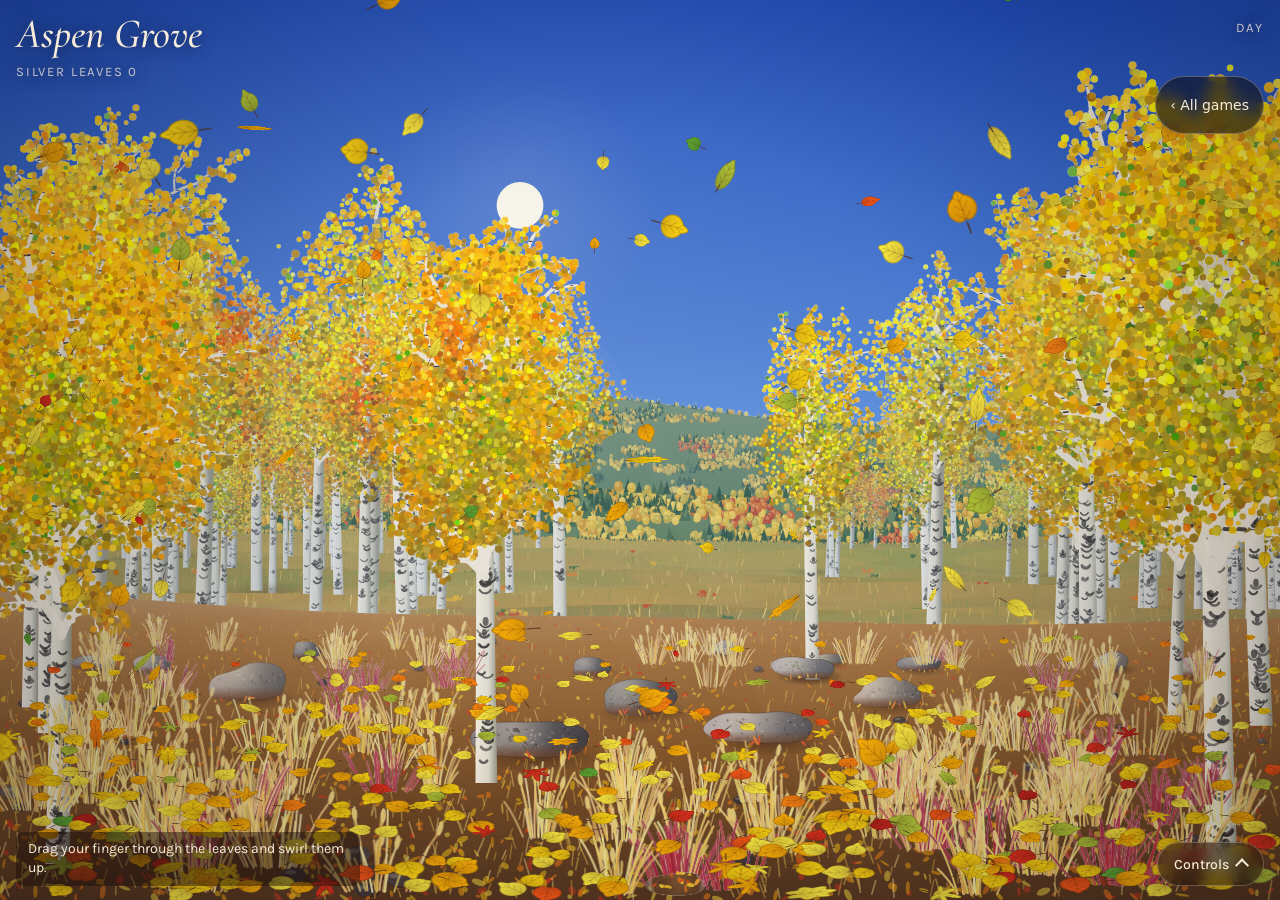
==== aspen.html @ 5cfa0331 "Add files via upload" ====
<!doctype html><html><head><meta name="robots" content="noindex, nofollow"><meta charset=utf8><meta name=viewport content="width=device-width,initial-scale=1,viewport-fit=cover"><style>:root{color-scheme:light;box-sizing:border-box;padding-top:env(safe-area-inset-top,0px);padding-bottom:env(safe-area-inset-bottom,0px)}html{scroll-padding-top:env(safe-area-inset-top,0px)}body{margin:0;padding:0;font:14px -apple-system,BlinkMacSystemFont,sans-serif;background:#faf9f5;color:#141413}img{max-width:100%}[hidden]:not([hidden=until-found i]){display:none!important}</style></head><body>
<title>Fall Leaves: Aspen Grove</title>
<link rel="preconnect" href="https://fonts.googleapis.com">
<link rel="preconnect" href="https://fonts.gstatic.com" crossorigin>
<link href="https://fonts.googleapis.com/css2?family=Cormorant+Garamond:ital,wght@1,500&family=Karla:wght@400;500&display=swap" rel="stylesheet">
<style>
/* Layout: one full-bleed canvas (sky, layered autumn forest, ground, leaves), a quiet title and time-of-day readout on top, a hint and a collapsible controls menu at the bottom. Single look by choice: the canvas is the palette. */
:root {
  --night: #140d12;
  --paper: #f8ecda;
  --dim: rgba(248,236,218,.78);
  --glass: rgba(26,12,10,.46);
  --edge: rgba(248,236,218,.26);
  --ember: #ffb45e;
  --display: 'Cormorant Garamond', Georgia, 'Times New Roman', serif;
  --body: 'Karla', system-ui, -apple-system, 'Segoe UI', sans-serif;
  color-scheme: dark;
}
html, body { height: 100%; }
body { margin: 0; background: var(--night); color: var(--paper); font-family: var(--body); font-size: 15px; overflow: hidden; -webkit-user-select: none; user-select: none; -webkit-tap-highlight-color: transparent; }
#stage { position: relative; width: 100%; height: 100%; }
canvas { position: absolute; inset: 0; width: 100%; height: 100%; display: block; touch-action: none; background: var(--night); }
.hud { position: absolute; left: 0; right: 0; display: flex; justify-content: space-between; align-items: flex-start; gap: 10px 20px; padding: 14px 16px; pointer-events: none; text-shadow: 0 1px 14px rgba(0,0,0,.55); box-sizing: border-box; }
.hud.top { top: 0; }
.hud.bot { bottom: 0; align-items: flex-end; flex-wrap: nowrap; padding-bottom: calc(14px + env(safe-area-inset-bottom, 0px)); }
h1 { margin: 0; font-family: var(--display); font-style: italic; font-weight: 500; font-size: clamp(1.7rem, 5.5vw, 2.6rem); line-height: 1; text-wrap: balance; }
#count { margin-top: 8px; font-size: 13px; letter-spacing: .14em; text-transform: uppercase; color: var(--dim); transition: color .4s ease, transform .4s ease; transform-origin: left center; font-variant-numeric: tabular-nums; }
#count.pulse { color: var(--ember); transform: scale(1.12); }
#when { font-size: 13px; letter-spacing: .14em; text-transform: uppercase; color: var(--dim); padding-top: 6px; white-space: nowrap; }
#hint { margin: 0; min-width: 0; max-width: 20rem; padding: 8px 12px; background: var(--glass); border-radius: 8px; color: var(--paper); text-shadow: none; font-size: 14px; line-height: 1.35; transition: opacity 1.2s ease; }
#hint.gone { opacity: 0; }
.dock { position: relative; flex: none; pointer-events: auto; margin-left: auto; }
#menu { display: flex; align-items: center; gap: 8px; min-height: 44px; padding: 8px 16px; background: var(--glass); color: var(--paper); border: 1px solid var(--edge); border-radius: 22px; font: 500 14px var(--body); cursor: pointer; backdrop-filter: blur(8px); -webkit-backdrop-filter: blur(8px); }
#menu .chev { display: inline-block; width: 8px; height: 8px; border-right: 2px solid currentColor; border-top: 2px solid currentColor; transform: rotate(-45deg) translate(-1px, 1px); transition: transform .2s ease; }
#menu[aria-expanded="true"] .chev { transform: rotate(135deg) translate(-1px, 1px); }
.ctl { position: absolute; right: 0; bottom: calc(100% + 8px); width: min(calc(100vw - 32px), 360px); display: flex; flex-direction: column; gap: 14px; padding: 14px; background: var(--glass); border: 1px solid var(--edge); border-radius: 12px; backdrop-filter: blur(10px); -webkit-backdrop-filter: blur(10px); text-shadow: none; box-sizing: border-box; }
.field { display: flex; flex-direction: column; gap: 6px; min-width: 0; }
.field label { font-size: 12px; letter-spacing: .12em; text-transform: uppercase; color: var(--dim); }
input[type=range] { width: 100%; margin: 0; accent-color: var(--ember); min-height: 28px; }
.btns { display: flex; flex-wrap: wrap; gap: 8px; }
.btns button { flex: 1 1 calc(50% - 4px); min-width: 0; min-height: 44px; padding: 8px 6px; background: rgba(248,236,218,.1); color: var(--paper); border: 1px solid var(--edge); border-radius: 8px; font: 500 14px var(--body); cursor: pointer; }
.btns button[aria-pressed="true"] { background: rgba(255,180,94,.22); border-color: var(--ember); }
.ctl[hidden] { display: none; }
button:focus-visible, input:focus-visible { outline: 2px solid var(--ember); outline-offset: 2px; }
</style>

<div id="stage">
<style>
#homeLink{position:fixed;z-index:50;top:calc(76px + env(safe-area-inset-top,0px));right:16px;display:flex;align-items:center;gap:6px;min-height:40px;padding:8px 14px;border-radius:999px;background:rgba(10,8,14,.55);color:#f8ecda;border:1px solid rgba(248,236,218,.3);font:500 14px system-ui,-apple-system,'Segoe UI',sans-serif;text-decoration:none;backdrop-filter:blur(8px);-webkit-backdrop-filter:blur(8px);pointer-events:auto}
#homeLink:hover{border-color:#f8ecda}
#homeLink:focus-visible{outline:2px solid #ffb45e;outline-offset:2px}
</style>
<a id="homeLink" href="index.html" aria-label="Back to all games">&#8249; All games</a>
  <canvas id="c" aria-label="Autumn forest with falling leaves. Drag a finger or the mouse to blow the leaves around."></canvas>
  <div class="hud top"><div class="brand"><h1>Aspen Grove</h1><div id="count" aria-live="polite">Silver leaves 0</div></div><div id="when" aria-live="off">Day</div></div>
  <div class="hud bot">
    <p id="hint">Drag your finger through the leaves and swirl them up.</p>
    <div class="dock">
      <div id="ctl" class="ctl" hidden>
        <div class="field"><label for="sky">Time of day</label><input id="sky" type="range" min="0" max="999" value="170"></div>
        <div class="field"><label for="vol">Volume</label><input id="vol" type="range" min="0" max="100" value="40"></div>
        <div class="field"><label for="wind">Wind strength</label><input id="wind" type="range" min="50" max="160" value="100"></div>
        <div class="btns">
          <button id="gust" type="button">Gust</button>
          <button id="drift" type="button" aria-pressed="true">Sky drift</button>
          <button id="snd" type="button" aria-pressed="true">Sound</button>
          <button id="chm" type="button" aria-pressed="true">Chimes</button>
          <button id="nsd" type="button" aria-pressed="true">Nature sounds</button>
          <button id="mot" type="button" aria-pressed="true">Motion</button>
        </div>
      </div>
      <button id="menu" type="button" aria-expanded="false" aria-controls="ctl"><span>Controls</span><span class="chev" aria-hidden="true"></span></button>
    </div>
  </div>
</div>

<script>
(function () {
  'use strict';
  var cv = document.getElementById('c'), ctx = cv.getContext('2d');
  var scene = document.createElement('canvas'), sctx = scene.getContext('2d');
  var tinted = document.createElement('canvas'), tctx = tinted.getContext('2d');
  var W = 0, H = 0, DPR = 1, S = 1, groundTop = 0;

  function clamp(v, a, b) { return v < a ? a : v > b ? b : v; }
  function lerp(a, b, t) { return a + (b - a) * t; }
  function sm(t) { return t * t * (3 - 2 * t); }
  function mix3(a, b, t) { return [lerp(a[0], b[0], t), lerp(a[1], b[1], t), lerp(a[2], b[2], t)]; }
  function css(c, a) { return 'rgba(' + (c[0] | 0) + ',' + (c[1] | 0) + ',' + (c[2] | 0) + ',' + (a == null ? 1 : a) + ')'; }
  function mulberry32(a) { return function () { a |= 0; a = a + 0x6D2B79F5 | 0; var t = Math.imul(a ^ a >>> 15, 1 | a); t = t + Math.imul(t ^ t >>> 7, 61 | t) ^ t; return ((t ^ t >>> 14) >>> 0) / 4294967296; }; }

  /* ---------- sky keyframes ---------- */
  var KEYS = [
    { n: 'Dawn', top: [58, 100, 200], bot: [186, 214, 242], tint: [0.97, 0.94, 0.94], sun: [255, 230, 190], glow: 0.3, stars: 0 },
    { n: 'Day',  top: [24, 70, 184], bot: [112, 172, 236], tint: [1, 1, 0.98],       sun: [255, 250, 232], glow: 0.18, stars: 0 },
    { n: 'Sunset',  top: [78, 64, 132],  bot: [255, 150, 100],  tint: [1, 0.70, 0.50],       sun: [255, 156, 76],  glow: 0.95, stars: 0.05 },
    { n: 'Night',    top: [4, 10, 38],    bot: [24, 46, 104],   tint: [0.40, 0.52, 0.86],    sun: [200, 222, 255], glow: 0.12, stars: 1 }
  ];
  function sat(c, k) { var l = 0.3 * c[0] + 0.59 * c[1] + 0.11 * c[2]; return [clamp(l + (c[0] - l) * k, 0, 255), clamp(l + (c[1] - l) * k, 0, 255), clamp(l + (c[2] - l) * k, 0, 255)]; }
  function skyAt(t) {
    var p = t * 4, i = Math.floor(p) % 4, f0 = p - Math.floor(p), f = sm(f0), a = KEYS[i], b = KEYS[(i + 1) % 4], ft = f, fb = f, fn = f;
    if (i === 2) { ft = sm(clamp(f0 * 1.3, 0, 1)); fb = Math.pow(f, 1.35); fn = Math.pow(f, 1.5); } // sunset to dusk: the upper sky cools first, the horizon glow and the light on the trees linger
    var top = mix3(a.top, b.top, ft), bot = mix3(a.bot, b.bot, fb), w = (i === 1 || i === 2) ? 4 * f0 * (1 - f0) : 0;
    return { top: top, bot: bot, mid: sat(mix3(top, bot, 0.5), 1 + 0.8 * w), tint: mix3(a.tint, b.tint, fn), sun: mix3(a.sun, b.sun, f), glow: lerp(a.glow, b.glow, f), stars: lerp(a.stars, b.stars, f) };
  }

  /* ---------- state ---------- */
  var T = 0.17, builtT = -1, autoDrift = true, muted = false, windK = 1;
  var reduce = false; try { reduce = window.matchMedia('(prefers-reduced-motion: reduce)').matches; } catch (e) {}
  if (reduce) autoDrift = false;
  var SHIMMER = false, motion = !reduce, CROWNS = [], GR = [], GL = [], MOUNDS = [], mound = document.createElement('canvas'), mctx = mound.getContext('2d'), moundT = document.createElement('canvas'); // live motion: swaying grass and quaking leaf glints (the Motion button turns both off)
  var stars = [];
  var silverCount = 0, silverT = 8, rings = [], sparks = [], sprS = [], leaves = [], spawnT = 0, maxLeaves = 1000, night = 0, glowSpr = [];
  var ptr = { x: 0, y: 0, in: false, down: false, last: -10 };
  var pv = { x: 0, y: 0 }, spin = 1, wamp = 0, trail = [];
  var gust = null, lastInteract = 0;

  /* ---------- palette and leaf sprites ---------- */
  var PAL = [[255, 204, 20], [255, 170, 10], [255, 128, 20], [238, 86, 24], [214, 48, 30], [255, 226, 64], [92, 164, 52], [190, 36, 28], [172, 190, 56]];
  var PALW = [26, 27, 4.5, 3, 2.5, 26, 1.5, 1.5, 8]; // falling leaves follow the canopy's mix: mostly yellow and gold, some yellow-green, a little orange and red
  function pickC() { var t = 0, i; for (i = 0; i < PALW.length; i++) t += PALW[i]; var r = Math.random() * t; for (i = 0; i < PALW.length; i++) { r -= PALW[i]; if (r <= 0) return i; } return 0; }
  function pickK() { var r = Math.random(); return r < 0.08 ? 0 : r < 0.12 ? 1 : r < 0.15 ? 3 : r < 0.43 ? 2 : r < 0.72 ? 4 : 5; }

  function wrapDeg(d) { while (d > 180) d -= 360; while (d < -180) d += 360; return d; }
  var MAPLE = [[-90, 1], [-142, 0.8], [-38, 0.8], [-198, 0.55], [18, 0.55]];
  function polyFor(k) {
    var pts = [], a, th, r, x, y, i;
    for (a = 0; a < 360; a += (k === 0 ? 4 : 6)) {
      th = a * Math.PI / 180;
      if (k === 0) {
        r = 0.34;
        for (i = 0; i < MAPLE.length; i++) { var dd = wrapDeg(a - MAPLE[i][0]); r += MAPLE[i][1] * Math.exp(-(dd / 15) * (dd / 15)); }
        x = Math.cos(th) * r * 0.74; y = Math.sin(th) * r * 0.74;
      } else if (k === 1) {
        var m = 1 + 0.16 * Math.sin(7 * th);
        x = 0.42 * Math.cos(th) * m; y = (0.88 * Math.sin(th) - 0.04) * m;
      } else if (k === 2) {
        var tp = 1 + 0.45 * Math.exp(-Math.pow(wrapDeg(a + 90) / 14, 2));
        x = 0.6 * Math.cos(th) * tp; y = (0.55 * Math.sin(th) - 0.1) * tp;
      } else if (k === 4) {
        var hm = (1 + 0.32 * Math.exp(-Math.pow(wrapDeg(a + 90) / 15, 2))) * (1 - 0.2 * Math.exp(-Math.pow(wrapDeg(a - 90) / 16, 2))) * (1 + 0.03 * Math.sin(30 * th));
        x = 0.58 * Math.cos(th) * hm; y = (0.54 * Math.sin(th) - 0.06) * hm;
      } else if (k === 5) {
        var rm = (1 + 0.22 * Math.exp(-Math.pow(wrapDeg(a + 90) / 10, 2))) * (1 + 0.05 * Math.sin(3 * th + 0.6)) * (1 + 0.025 * Math.sin(26 * th));
        x = 0.54 * Math.cos(th) * rm; y = (0.5 * Math.sin(th) - 0.04) * rm;
      } else {
        var tb = (1 + 0.25 * Math.exp(-Math.pow(wrapDeg(a + 90) / 16, 2))) * (1 + 0.045 * Math.sin(24 * th));
        x = 0.4 * Math.cos(th) * tb; y = 0.75 * Math.sin(th) * tb;
      }
      pts.push([x, y]);
    }
    return pts;
  }
  var POLYS = [polyFor(0), polyFor(1), polyFor(2), polyFor(3), polyFor(4), polyFor(5)];
  var spr = [];
  function tintc(c, tn, m) { return [clamp(c[0] * tn[0] * m, 0, 255), clamp(c[1] * tn[1] * m, 0, 255), clamp(c[2] * tn[2] * m, 0, 255)]; }
  function genSprites(tn) {
    for (var k = 0; k < 6; k++) {
      spr[k] = spr[k] || [];
      for (var ci = 0; ci < PAL.length; ci++) {
        var cnv = spr[k][ci] || (spr[k][ci] = document.createElement('canvas'));
        cnv.width = 64; cnv.height = 64;
        var c = cnv.getContext('2d');
        c.translate(32, 34); c.scale(25, 25);
        var pts = POLYS[k];
        var g = c.createLinearGradient(0, -1, 0, 1);
        g.addColorStop(0, css(tintc(PAL[ci], tn, 1.08)));
        g.addColorStop(1, css(tintc(PAL[ci], tn, 0.8)));
        c.beginPath();
        for (var i = 0; i < pts.length; i++) { if (i) c.lineTo(pts[i][0], pts[i][1]); else c.moveTo(pts[i][0], pts[i][1]); }
        c.closePath();
        c.fillStyle = g; c.fill();
        c.lineJoin = 'round'; c.lineWidth = 0.05; c.strokeStyle = css(tintc(PAL[ci], tn, 0.74)); c.stroke();
        c.strokeStyle = css(tintc([70, 24, 12], tn, 1), 0.32); c.lineWidth = 0.035; c.lineCap = 'round';
        c.beginPath(); c.moveTo(0, 0.78); c.lineTo(0, -0.72);
        if (k === 0) {
          for (var j = 1; j < MAPLE.length; j++) { var ang = MAPLE[j][0] * Math.PI / 180; c.moveTo(0, 0.1); c.lineTo(Math.cos(ang) * MAPLE[j][1] * 0.62, Math.sin(ang) * MAPLE[j][1] * 0.62 + 0.1); }
        } else {
          for (var s = -1; s <= 1; s += 2) for (var q = 0; q < 3; q++) { c.moveTo(0, 0.4 - q * 0.38); c.lineTo(s * 0.28, 0.1 - q * 0.38); }
        }
        c.stroke();
        c.strokeStyle = css(tintc([84, 52, 30], tn, 1), 0.9); c.lineWidth = 0.06;
        c.beginPath(); c.moveTo(0, 0.55); c.lineTo(0, 0.98); c.stroke();
      }
    }
  }

  function genSilver(tn) {
    var t2 = [Math.pow(tn[0], 0.45), Math.pow(tn[1], 0.45), Math.pow(tn[2], 0.45)], SIL = [204, 214, 232];
    for (var k = 0; k < 6; k++) {
      var cnv = sprS[k] || (sprS[k] = document.createElement('canvas'));
      cnv.width = 64; cnv.height = 64;
      var c = cnv.getContext('2d'), pts = POLYS[k], i;
      c.translate(32, 34); c.scale(25, 25);
      var g = c.createLinearGradient(-0.6, -1, 0.6, 1);
      g.addColorStop(0, css(tintc(SIL, t2, 1.12))); g.addColorStop(0.5, css(tintc([232, 238, 248], t2, 1))); g.addColorStop(1, css(tintc(SIL, t2, 0.8)));
      c.beginPath();
      for (i = 0; i < pts.length; i++) { if (i) c.lineTo(pts[i][0], pts[i][1]); else c.moveTo(pts[i][0], pts[i][1]); }
      c.closePath(); c.fillStyle = g; c.fill();
      c.lineJoin = 'round'; c.lineWidth = 0.05; c.strokeStyle = css(tintc([120, 132, 166], t2, 1)); c.stroke();
      c.strokeStyle = css(tintc([110, 122, 156], t2, 1), 0.5); c.lineWidth = 0.035; c.lineCap = 'round';
      c.beginPath(); c.moveTo(0, 0.78); c.lineTo(0, -0.72);
      for (var sd = -1; sd <= 1; sd += 2) for (var q = 0; q < 3; q++) { c.moveTo(0, 0.4 - q * 0.38); c.lineTo(sd * 0.28, 0.1 - q * 0.38); }
      c.stroke();
      c.strokeStyle = css(tintc([130, 138, 160], t2, 1), 0.9); c.lineWidth = 0.06;
      c.beginPath(); c.moveTo(0, 0.55); c.lineTo(0, 0.98); c.stroke();
    }
  }
  function genGlow() {
    for (var ci = 0; ci < PAL.length; ci++) {
      var cnv = document.createElement('canvas'); cnv.width = cnv.height = 64;
      var c = cnv.getContext('2d'), col = mix3(PAL[ci], [255, 232, 170], 0.55);
      var g = c.createRadialGradient(32, 32, 0, 32, 32, 32);
      g.addColorStop(0, css(col, 0.95)); g.addColorStop(0.3, css(col, 0.4)); g.addColorStop(1, css(col, 0));
      c.fillStyle = g; c.fillRect(0, 0, 64, 64); glowSpr[ci] = cnv;
    }
  }
  genGlow();

  /* ---------- baked forest scene ---------- */
  var HAZE = [150, 178, 214], TRK = [];
  function mixc(a, b, t) { return mix3(a, b, t); }
  function ridge(c, base, amp, col, r, skip) {
    var p1 = r() * 6, p2 = r() * 6, p3 = r() * 6;
    if (skip) return;
    c.fillStyle = css(col); c.beginPath(); c.moveTo(0, H);
    for (var x = 0; x <= W + 8; x += 8) {
      var u = x / W;
      c.lineTo(x, base - amp * (0.5 + 0.28 * Math.sin(u * 4 + p1) + 0.16 * Math.sin(u * 9 + p2) + 0.06 * Math.sin(u * 19 + p3)));
    }
    c.lineTo(W, H); c.closePath(); c.fill();
  }
  function fog(c, a) {
    c.globalCompositeOperation = 'source-atop';
    var g = c.createLinearGradient(0, H * 0.25, 0, H * 0.85);
    a *= 0.1; g.addColorStop(0, css(HAZE, a * 0.55)); g.addColorStop(0.55, css(HAZE, a)); g.addColorStop(1, css(HAZE, a * 0.55));
    c.fillStyle = g; c.fillRect(0, 0, W, H); c.globalCompositeOperation = 'source-over';
  }
  function fork(c, x, y, a, len, w, lvl, r, tips, spreadAng) {
    var ex = x + Math.sin(a) * len, ey = y - Math.cos(a) * len;
    var mx = (x + ex) / 2 + Math.cos(a) * len * 0.36 * (r() - 0.5), my = (y + ey) / 2 + Math.sin(a) * len * 0.36 * (r() - 0.5);
    c.lineWidth = Math.max(0.6, w); c.beginPath(); c.moveTo(x, y); c.quadraticCurveTo(mx, my, ex, ey); c.stroke();
    if (lvl <= 0) { tips.push(ex, ey); return; }
    var n = 2 + (r() < 0.25 ? 1 : 0);
    for (var i = 0; i < n; i++) {
      var na = a * 0.8 + (i / (n - 1) - 0.5) * 2 * spreadAng * (0.7 + r() * 0.5);
      fork(c, ex, ey, clamp(na, -1.5, 1.5), len * (0.66 + r() * 0.1), w * 0.66, lvl - 1, r, tips, spreadAng);
    }
  }
  function tree(c, x, by, th, depth, r, dome) {
    var hf = (1 - depth) * 0.26, i;
    function hz(col) { return mixc(col, HAZE, hf); }
    th *= 1.72;
    var tw = Math.max(1.3, th * 0.022), lean = (r() - 0.5) * th * 0.05, top = by - th;
    var tg = c.createLinearGradient(x - tw, 0, x + tw, 0);
    tg.addColorStop(0, css(hz([246, 240, 228]))); tg.addColorStop(0.6, css(hz([226, 222, 208]))); tg.addColorStop(1, css(hz([150, 150, 134])));
    c.fillStyle = tg; c.beginPath(); c.moveTo(x - tw, by);
    c.quadraticCurveTo(x - tw * 0.8 + lean, by - th * 0.5, x - tw * 0.5 + lean * 1.4, top); c.lineTo(x + tw * 0.5 + lean * 1.4, top);
    c.quadraticCurveTo(x + tw * 0.8 + lean, by - th * 0.5, x + tw, by); c.closePath(); c.fill();
    function tx(t) { return x + lean * 1.4 * t * (2 - t) * 0.7; }
    if (tw > 1.6) {
      c.lineCap = 'round';
      var nm = Math.min(60, Math.floor(th / 7));
      for (i = 0; i < nm; i++) {
        var t = 0.04 + r() * 0.9, my = by - t * th, w = tw * (0.5 + r() * 0.5), cx = tx(t) + (r() - 0.5) * tw * 0.8;
        c.strokeStyle = css(hz([46, 42, 40]), 0.55 + r() * 0.35); c.lineWidth = Math.max(0.8, tw * (0.12 + r() * 0.16));
        c.beginPath(); c.arc(cx, my, w * 0.6, 0.15 * Math.PI, 0.85 * Math.PI); c.stroke();
        if (r() < 0.3) { c.fillStyle = css(hz([40, 36, 34]), 0.7); c.beginPath(); c.ellipse(cx, my, w * 0.3, w * 0.45, 0, 0, 6.283); c.fill(); }
      }
    }
    var base = [0, 0, 1, 1, 2, 3][Math.floor(r() * 6)], ph = r() * 6.283;
    function col(dark) {
      var q0 = r(), idx = q0 < 0.035 ? 6 : q0 < 0.2 ? Math.floor(r() * 5) : clamp(base + Math.floor(r() * 3) - 1, 0, 4);
      return hz([PAL[idx][0] * dark, PAL[idx][1] * dark, PAL[idx][2] * dark]);
    }
    var ccx = tx(0.82) + (r() - 0.5) * th * 0.04, rx = th * (depth > 0.6 ? 0.125 : 0.17) * (1 + r() * 0.3), ry = th * (0.28 + r() * 0.05), ccy = by - th * 0.8 + ry * 0.05;
    if (c === sctx) CROWNS.push({ x: ccx, y: ccy, rx: rx, ry: ry, d: depth });
    var dr = Math.max(0.9, th * 0.0052), area = rx * ry * 3.14, n = clamp(Math.round(area / (dr * dr * 2.4)), 120, 7000);
    var GRY = [172, 190, 56], YEL = [255, 214, 44], GLD = [255, 176, 18], ORG = [255, 120, 22], RED = [214, 46, 30], GRN = [96, 168, 54];
    var blob = r() < 0.5 ? { x: ccx + (r() - 0.5) * rx * 1.1, y: ccy + (r() - 0.55) * ry * 0.9, rad: rx * (0.6 + r() * 0.4), hot: r() < 0.7 } : null, tone = r();
    function pc(px, py, dk) {
      var nx = (px - ccx) / rx, ny = (py - ccy) / ry, d = Math.sqrt(nx * nx + ny * ny), inner = clamp(1.05 - d + ny * 0.35, 0, 1);
      inner = inner * inner * (3 - 2 * inner);
      var cc = mix3(mix3(GLD, YEL, clamp(tone * 0.7 + (r() - 0.5) * 0.5, 0, 1)), GRY, inner * 0.85);
      if (blob) { var bdx = px - blob.x, bdy = (py - blob.y) * 0.62, bd = Math.sqrt(bdx * bdx + bdy * bdy) * (1 + 0.28 * Math.sin(4 * Math.atan2(bdy, bdx) + ph)), bw = clamp(1 - bd / blob.rad, 0, 1); bw = Math.min(0.9, Math.pow(bw, 0.8) * (0.55 + 0.6 * r())); if (bw > 0) cc = mix3(cc, mix3(ORG, RED, blob.hot ? 0.9 : 0.3), bw); }
      var cl = Math.sin(px * 0.19 + ph) * Math.sin(py * 0.23 + ph * 1.7) + 0.6 * Math.sin(px * 0.071 - py * 0.057 + ph * 2.3);
      var tgt = cl > 0.45 ? GLD : cl < -0.45 ? GRY : r() < 0.5 ? YEL : ORG;
      cc = mix3(cc, tgt, clamp(Math.abs(cl) * 0.3 + (r() - 0.3) * 0.45, 0, 0.6));
      var q1 = r();
      if (q1 < 0.02) cc = GRN; else if (q1 < 0.06) cc = mix3(cc, [210, 112, 24], 0.7); else if (q1 < 0.12) cc = mix3(cc, [255, 236, 110], 0.6);
      dk *= 0.84 + 0.32 * r();
      if (r() < 0.32) { var lum = cc[0] * 0.3 + cc[1] * 0.59 + cc[2] * 0.11, sat = 1.3 + r() * 0.35; cc = [clamp(lum + (cc[0] - lum) * sat, 0, 255), clamp(lum + (cc[1] - lum) * sat, 0, 255), clamp(lum + (cc[2] - lum) * sat, 0, 255)]; dk *= 1.1; }
      return hz([clamp(cc[0] * dk, 0, 255), clamp(cc[1] * dk, 0, 255), clamp(cc[2] * dk, 0, 255)]);
    }
    function crown(count, dk, rad0, yshift, alpha, sz) {
      for (var j = 0; j < count; j++) {
        var an = r() * 6.283, rd = Math.sqrt(r()), edge = 1 + 0.16 * Math.sin(5 * an + ph) + 0.08 * Math.sin(11 * an + ph * 2);
        if (rd * rd > r() * 1.3 / edge) continue;
        var px = ccx + Math.cos(an) * rd * rx * edge, py = ccy + Math.sin(an) * rd * ry * edge;
        var lit = clamp(0.5 - (Math.sin(an) * rd * 0.5) - (Math.cos(an) * rd * 0.25) + yshift, 0, 1);
        c.fillStyle = css(pc(px, py, dk + 0.34 * lit), alpha);
        c.beginPath(); c.arc(px, py, dr * sz * (0.7 + r() * 0.7), 0, 6.283); c.fill();
      }
    }
    crown(Math.round(n * 0.32), 0.62, 1, -0.05, 0.95, 1.4);
    c.strokeStyle = css(hz([168, 150, 130]), 0.9); c.lineCap = 'round';
    var lpts = [], near = depth > 0.6, nb = near ? 15 + Math.floor(r() * 5) : 8 + Math.floor(r() * 4);
    function limb(x0, y0, an, len, w, lv, dark) {
      var bend = (r() - 0.5) * len * 0.35, ex = x0 + Math.sin(an) * len, ey = y0 - Math.cos(an) * len, mx = (x0 + ex) / 2 + bend, my = (y0 + ey) / 2 - len * 0.12;
      c.strokeStyle = css(hz(dark ? [222, 216, 202] : [240, 234, 222]), 0.97);
      c.lineWidth = Math.max(0.5, w); c.beginPath(); c.moveTo(x0, y0); c.quadraticCurveTo(mx, my, ex, ey); c.stroke();
      if (w > 1.1) {
        var nk = Math.floor(len / (w * 4.5)); c.strokeStyle = css(hz([38, 34, 34]), 0.8); c.lineWidth = Math.max(0.6, w * 0.34);
        for (var kk = 1; kk <= nk; kk++) {
          var u = (kk - 0.3 + r() * 0.6) / (nk + 0.5), v = 1 - u, bx2 = v * v * x0 + 2 * v * u * mx + u * u * ex, by2 = v * v * y0 + 2 * v * u * my + u * u * ey;
          c.beginPath(); c.moveTo(bx2 - w * 0.42, by2); c.lineTo(bx2 + w * 0.42, by2 + (r() - 0.5) * w * 0.3); c.stroke();
        }
      }
      lpts.push(ex, ey, len, mx, my);
      if (lv > 0) {
        var k = near && lv > 1 ? 3 : 2;
        for (var q = 0; q < k; q++) if (r() < 0.85) limb(q === 0 ? ex : x0 + (ex - x0) * (0.4 + r() * 0.3), q === 0 ? ey : y0 + (ey - y0) * (0.4 + r() * 0.3), an + (q === 0 ? (r() - 0.4) * 0.8 : (q % 2 ? 1 : -1) * (0.4 + r() * 0.6)), len * (0.62 + r() * 0.12), w * 0.66, lv - 1, dark);
      }
    }
    c.lineCap = 'round';
    for (i = 0; i < nb; i++) {
      var t0 = (near ? 0.4 : 0.5) + r() * (near ? 0.5 : 0.42), sd = i % 2 ? 1 : -1;
      limb(tx(t0), by - t0 * th, sd * (0.3 + r() * 0.6), ry * (near ? 0.22 + r() * 0.3 : 0.16 + r() * 0.2), Math.max(0.7, tw * (near ? 0.75 : 0.45)), near ? 3 : (depth > 0.5 ? 2 : 1), false);
    }
    limb(tx(1), top, 0, ry * 0.2, Math.max(0.6, tw * 0.4), 2, false);
    crown(Math.round(n * 0.3), 0.86, 1, 0, 0.92, 1.1);
    if (near) for (i = 0; i < 14; i++) { var tt = 0.5 + r() * 0.42, sg = i % 2 ? 1 : -1; limb(tx(tt), by - tt * th, sg * (0.2 + r() * 0.7), ry * (0.2 + r() * 0.25), Math.max(0.7, tw * 0.4), 3, true); }
    var lc = Math.max(1, Math.round(dr * 0.0 + (near ? 16 : 9)));
    for (var pi = 0; pi < lpts.length; pi += 5) {
      var px0 = lpts[pi], py0 = lpts[pi + 1], pl = lpts[pi + 2], rr = Math.max(dr * 2.6, pl * 0.26), cnt = clamp(Math.round(rr * rr / (dr * dr) * 0.3), 5, 45);
      for (var pk = 0; pk < cnt + 0; pk++) {
        var pa = r() * 6.283, pd = Math.sqrt(r()) * rr, lx = px0 + Math.cos(pa) * pd, ly = py0 + Math.sin(pa) * pd * 0.9;
        var lt = clamp(0.5 + (ccy - ly) / (ry * 2), 0, 1);
        c.fillStyle = css(pc(lx, ly, 0.72 + 0.34 * lt), 0.93); c.beginPath(); c.arc(lx, ly, dr * (0.85 + r() * 0.6), 0, 6.283); c.fill();
      }
      var mx2 = lpts[pi + 3], my2 = lpts[pi + 4], c2 = Math.round(cnt * 0.5);
      for (pk = 0; pk < c2; pk++) {
        var pa2 = r() * 6.283, pd2 = Math.sqrt(r()) * rr * 0.8, qx = mx2 + Math.cos(pa2) * pd2, qy = my2 + Math.sin(pa2) * pd2;
        c.fillStyle = css(pc(qx, qy, 0.7 + 0.3 * r()), 0.9); c.beginPath(); c.arc(qx, qy, dr * (0.8 + r() * 0.5), 0, 6.283); c.fill();
      }
    }
    crown(Math.round(n * 0.16), 1.0, 1, 0.2, 0.9, 0.9);
  }
  var GAPON = true, dctx = null;
  function gapSkip(u, depth) { // a clearing in the back rows so the hillside shows through; thins out toward its edges
    if (!GAPON || depth >= 0.66) return false;
    var gc = 0.53, gw = W > 700 ? 0.07 : 0.1, d = Math.abs(u - gc);
    if (d < gw) return true;
    if (d > gw * 1.8) return false;
    var h = Math.sin(u * 91.7 + depth * 13.1) * 43758.5453; h -= Math.floor(h);
    return h < 1 - (d - gw) / (gw * 0.8);
  }
  function treeRow(c, baseY, count, th, depth, r, domeP) {
    var centers = [], nc = Math.max(2, Math.round(count / 3.4)), i;
    for (i = 0; i < nc; i++) centers.push(r());
    for (i = 0; i < count; i++) {
      var u = depth >= 0.66 ? (r() < 0.5 ? r() * 0.2 : 0.8 + r() * 0.2) : clamp(centers[Math.floor(r() * nc)] + (r() + r() + r() - 1.5) * 0.17, -0.03, 1.03);
      var tbx = u * W, tby = baseY + (r() - 0.5) * H * 0.03, tth = th * (depth >= 0.66 ? 0.62 + r() * 0.72 : 0.68 + r() * 0.62), tdm = r() < domeP;
      var skip = gapSkip(u, depth);
      if (depth >= 0.78 && !skip) TRK.push({ x: tbx, y: tby, w: Math.max(1.6, tth * 1.72 * 0.022) });
      if (skip && !dctx) { var dcv = document.createElement('canvas'); dcv.width = dcv.height = 2; dctx = dcv.getContext('2d'); }
      if (!skip && depth < 0.66) treeShadow(c, tbx, tby, tth);
      tree(skip ? dctx : c, tbx, tby, tth, depth, r, tdm); // a skipped tree is drawn off-screen so the random stream, and every other tree, stays exactly the same
    }
  }
  function boulder(c, x, y, s, dp, r0) {
    var rr = mulberry32(Math.round(x * 7.3 + y * 13.7) | 0), hf = (1 - dp) * 0.22, i, a;
    var TONES = [[118, 104, 96], [98, 92, 94], [134, 116, 102], [86, 78, 78], [124, 112, 108]];
    var base = TONES[Math.floor(rr() * TONES.length)], asp = 0.4 + rr() * 0.34, n = 16, pts = [], ph1 = rr() * 6.283, ph2 = rr() * 6.283, sk = (rr() - 0.5) * 0.3;
    for (i = 0; i < n; i++) {
      a = i / n * 6.283;
      var rad = 1 + 0.14 * Math.sin(2 * a + ph1) + 0.1 * Math.sin(3 * a + ph2) + (rr() - 0.5) * 0.12;
      var px = x + Math.cos(a) * s * rad + Math.sin(a) * s * sk * 0.3, py = y - s * asp * 0.5 + Math.sin(a) * s * asp * rad;
      if (py > y) py = y + (py - y) * 0.22;
      pts.push([px, py]);
    }
    function path() {
      c.beginPath(); var m0 = [(pts[n - 1][0] + pts[0][0]) / 2, (pts[n - 1][1] + pts[0][1]) / 2]; c.moveTo(m0[0], m0[1]);
      for (var j = 0; j < n; j++) { var p = pts[j], q = pts[(j + 1) % n]; c.quadraticCurveTo(p[0], p[1], (p[0] + q[0]) / 2, (p[1] + q[1]) / 2); }
      c.closePath();
    }
    function cl(col, k) { return css(mixc([clamp(col[0] * k, 0, 255), clamp(col[1] * k, 0, 255), clamp(col[2] * k, 0, 255)], HAZE, hf)); }
    var sg = c.createRadialGradient(x + s * 0.2, y + s * 0.02, 0, x + s * 0.2, y + s * 0.02, s * 1.2);
    sg.addColorStop(0, 'rgba(30,14,10,0.42)'); sg.addColorStop(1, 'rgba(30,14,10,0)');
    c.save(); c.translate(x, y); c.scale(1, 0.26); c.translate(-x, -y); c.fillStyle = sg; c.fillRect(x - s * 1.4, y - s * 1.4, s * 3, s * 2.8); c.restore();
    c.save(); path(); c.clip();
    var g = c.createLinearGradient(x - s * 0.7, y - s * asp * 1.3, x + s * 0.8, y + s * 0.1);
    g.addColorStop(0, cl(base, 1.5)); g.addColorStop(0.5, cl(base, 1)); g.addColorStop(1, cl(base, 0.62));
    c.fillStyle = g; c.fillRect(x - s * 1.4, y - s, s * 2.8, s * 1.4);
    var tl = c.createRadialGradient(x - s * 0.3, y - s * asp * 1.05, 0, x - s * 0.3, y - s * asp * 1.05, s * 0.8);
    tl.addColorStop(0, 'rgba(255,240,214,0.34)'); tl.addColorStop(1, 'rgba(255,240,214,0)');
    c.fillStyle = tl; c.fillRect(x - s * 1.4, y - s, s * 2.8, s * 1.4);
    var nsp = Math.round(s * 1.6);
    for (i = 0; i < nsp; i++) { c.fillStyle = rr() < 0.55 ? 'rgba(30,22,20,' + (0.12 + rr() * 0.18).toFixed(2) + ')' : 'rgba(255,240,220,' + (0.1 + rr() * 0.16).toFixed(2) + ')'; c.beginPath(); c.arc(x + (rr() - 0.5) * s * 2, y - rr() * s * asp * 1.05, Math.max(0.5, s * (0.012 + rr() * 0.02)), 0, 6.283); c.fill(); }
    if (rr() < 0.55) { c.strokeStyle = 'rgba(30,22,22,0.26)'; c.lineWidth = Math.max(0.7, s * 0.022); c.lineCap = 'round'; var cx0 = x - s * (0.2 + rr() * 0.3), cy0 = y - s * asp * (0.8 + rr() * 0.2); c.beginPath(); c.moveTo(cx0, cy0); c.quadraticCurveTo(cx0 + s * 0.2, cy0 + s * asp * 0.35, cx0 + s * (0.1 + rr() * 0.25), cy0 + s * asp * 0.8); c.stroke(); }
    if (rr() < 0.4) { var mx = x - s * (0.2 + rr() * 0.3), my = y - s * asp * 0.95; for (i = 0; i < 26; i++) { c.fillStyle = css(mixc([96 + rr() * 30, 112 + rr() * 30, 58], HAZE, hf), 0.22 + rr() * 0.2); c.beginPath(); c.arc(mx + (rr() - 0.5) * s * 0.8, my + (rr() - 0.3) * s * asp * 0.4, s * (0.015 + rr() * 0.03), 0, 6.283); c.fill(); } }
    var bg = c.createLinearGradient(0, y - s * asp * 0.45, 0, y + s * 0.05);
    bg.addColorStop(0, 'rgba(110,60,30,0)'); bg.addColorStop(1, 'rgba(110,60,30,0.78)');
    c.fillStyle = bg; c.fillRect(x - s * 1.4, y - s * asp * 0.5, s * 2.8, s * asp * 0.6);
    c.restore();
    path(); c.strokeStyle = 'rgba(30,18,16,0.3)'; c.lineWidth = Math.max(0.6, s * 0.018); c.stroke();
    var LC = [[232, 176, 34], [214, 70, 30], [255, 130, 22], [255, 214, 44]];
    for (i = 0; i < 5; i++) { var lc = LC[Math.floor(rr() * 4)]; c.fillStyle = css(mixc(lc, HAZE, hf), 0.9); c.beginPath(); c.ellipse(x + (rr() - 0.5) * s * 1.7, y + (rr() - 0.35) * s * 0.07, s * (0.05 + rr() * 0.07), s * 0.025, rr() * 3, 0, 6.283); c.fill(); }
  }
  function ferns(c, x, y, dp, r) {
    var n = 9 + Math.floor(r() * 8), hf = (1 - dp) * 0.18;
    c.lineCap = 'round';
    for (var i = 0; i < n; i++) {
      var len = (14 + r() * 34) * (0.5 + dp), lean = (r() - 0.5) * 0.9;
      c.strokeStyle = css(mixc([150 + r() * 40, 38 + r() * 20, 56 + r() * 20], HAZE, hf), 0.9); c.lineWidth = 1 + dp * 1.3;
      c.beginPath(); c.moveTo(x + (r() - 0.5) * 14 * dp, y); c.quadraticCurveTo(x + lean * len * 0.4, y - len * 0.6, x + lean * len, y - len); c.stroke();
    }
  }
  var HILLS = true; // green and gold hillside behind the grove
  function hillside(c, base, amp, depth, seed) {
    var q = mulberry32(seed), p1 = q() * 6, p2 = q() * 6, p3 = q() * 6, x, i, k, hz = 0.22 * (1 - depth);
    var u0 = (1.3 + 1.5 * depth) * S, slope = H * (0.115 + 0.015 * depth);
    function fy(x) { var u = x / W; return base - amp * (0.5 + 0.28 * Math.sin(u * 3.4 + p1) + 0.16 * Math.sin(u * 8 + p2) + 0.06 * Math.sin(u * 17 + p3)); }
    var AS = [[232, 188, 52], [246, 208, 74], [214, 150, 36], [196, 172, 60]], SP = [[30, 70, 50], [42, 86, 56], [56, 98, 62]], RD = [[210, 92, 36], [190, 60, 34]];
    function crown(px, py, u, type) { // every tree is the same small size family: round aspen crowns and narrow spruce, base at py
      var col;
      if (type === 1) { col = SP[Math.floor(q() * 3)]; c.fillStyle = css(mixc(col, HAZE, hz), 0.95); c.beginPath(); c.moveTo(px, py - u * 2.9); c.lineTo(px - u * 0.85, py); c.lineTo(px + u * 0.85, py); c.closePath(); c.fill(); }
      else { col = (type === 2 ? RD : AS)[Math.floor(q() * (type === 2 ? 2 : 4))]; c.fillStyle = css(mixc(col, HAZE, hz), 0.95); c.beginPath(); c.ellipse(px, py - u * 1.05, u * 0.95, u * 1.15, 0, 0, 6.283); c.fill();
        c.fillStyle = css(mixc([255, 236, 140], HAZE, hz), 0.35); c.beginPath(); c.ellipse(px - u * 0.25, py - u * 1.45, u * 0.5, u * 0.55, 0, 0, 6.283); c.fill(); }
    }
    var g = c.createLinearGradient(0, base - amp, 0, base + H * 0.12);
    g.addColorStop(0, css(mixc([112, 140, 96], HAZE, hz))); g.addColorStop(1, css(mixc([60, 100, 60], HAZE, hz * 0.6)));
    c.save(); c.fillStyle = g; c.beginPath(); c.moveTo(0, H);
    for (x = 0; x <= W + 8; x += 8) c.lineTo(x, fy(x));
    c.lineTo(W, H); c.closePath(); c.fill(); c.clip();
    var nC = Math.round(W / 8 * (0.9 + 0.5 * depth) * (1 + 0.9 * (1 - depth))), pts, j;
    for (i = 0; i < nC; i++) { // patches: gold aspen stands, dark spruce stands, a few red scrub, each a tight crowd of same-size crowns
      var cx = q() * W, cy = fy(cx) + Math.pow(q(), 0.8) * slope, kind = q(), n = 26 + Math.floor(q() * 30), cw = u0 * (6 + q() * 10), ch = cw * 0.3, main = kind < 0.52 ? 0 : kind < 0.9 ? 1 : 2;
      if (cy > H * 0.7) continue;
      pts = [];
      for (k = 0; k < n; k++) pts.push([cx + (q() + q() - 1) * cw, cy + (q() + q() - 1) * ch, q() < 0.8 ? main : (main === 1 ? 0 : 1)]);
      pts.sort(function (A, B) { return A[1] - B[1]; });
      for (j = 0; j < pts.length; j++) crown(pts[j][0], pts[j][1], u0 * (0.85 + 0.45 * clamp((pts[j][1] - fy(pts[j][0])) / slope, 0, 1)), pts[j][2]);
    }
    c.restore();
    for (x = 0; x <= W; x += u0 * 1.7) { // treetops along the crest so the skyline isn't a smooth line
      if (q() < 0.3) continue; crown(x + (q() - 0.5) * u0, fy(x) + u0 * 0.5, u0 * (0.8 + q() * 0.5), q() < 0.55 ? 1 : 0);
    }
  }
  function floorBand(c, baseY, d, seed) { // middle ground each row of trees stands on: rolling, mottled, grassy, with far-off shrubs, so it reads as landscape and not a color swath
    var q = mulberry32(seed), p1 = q() * 6, p2 = q() * 6, p3 = q() * 6, t = clamp(d / 0.55, 0, 1), x, i, sc = (0.45 + t * 0.85) * S;
    function ty(x) { var u = x / W; return baseY - H * 0.036 + H * 0.011 * (Math.sin(u * 5 + p1) * 0.55 + Math.sin(u * 11 + p2) * 0.3 + Math.sin(u * 23 + p3) * 0.15); }
    function colAt(yy) { return mixc([166, 152, 78], [178, 128, 72], clamp((yy - H * 0.6) / (H * 0.12), 0, 1)); } // one continuous color by height, so rows blend with no stripes
    var y0 = baseY - H * 0.05, y1 = baseY + H * 0.05, g = c.createLinearGradient(0, y0, 0, y1);
    g.addColorStop(0, css(colAt(y0))); g.addColorStop(0.5, css(colAt((y0 + y1) / 2))); g.addColorStop(1, css(colAt(y1)));
    c.fillStyle = g; c.beginPath(); c.moveTo(0, H);
    for (x = 0; x <= W + 8; x += 8) c.lineTo(x, ty(x));
    c.lineTo(W, H); c.closePath(); c.fill();
    c.save(); c.clip();
    var MC = [[110, 136, 66], [206, 172, 78], [150, 118, 58], [176, 164, 92], [92, 118, 62], [196, 140, 60]], nm = Math.round(W / 38);
    for (i = 0; i < nm; i++) { // broad mottling: patches of green, gold and tan
      var mx = q() * W, my = ty(mx) + Math.pow(q(), 1.1) * H * 0.07, mw = W * (0.05 + q() * 0.13), mc = MC[Math.floor(q() * 6)];
      c.fillStyle = css(mc, 0.1 + q() * 0.12); c.beginPath(); c.ellipse(mx, my, mw, mw * (0.07 + q() * 0.06), 0, 0, 6.283); c.fill();
    }
    var BC = [[222, 186, 86], [194, 156, 70], [238, 212, 136], [154, 152, 72], [124, 140, 68], [176, 126, 56]], nb = Math.round(W / 2.2);
    c.lineCap = 'round';
    for (i = 0; i < nb; i++) { // grass blades, small for the far rows
      var bx = q() * W, by = ty(bx) + Math.pow(q(), 1.15) * H * 0.075, bl = (3 + q() * 8) * sc, bs = (q() - 0.5) * 0.8, bc = BC[Math.floor(q() * 6)];
      c.strokeStyle = css(bc, 0.5 + q() * 0.35); c.lineWidth = 0.7 + t * 0.5;
      c.beginPath(); c.moveTo(bx, by); c.lineTo(bx + bs * bl, by - bl); c.stroke();
    }
    var SC = [[196, 70, 40], [218, 122, 40], [226, 176, 52], [96, 124, 60], [60, 100, 58]], ns = Math.round(W / 60), k;
    for (i = 0; i < ns; i++) { // small far-off shrubs and clumps
      var sx = q() * W, sy = ty(sx) + Math.pow(q(), 1.2) * H * 0.06, sw = (4 + q() * 7) * sc, scol = SC[Math.floor(q() * 5)];
      for (k = 0; k < 9; k++) { c.fillStyle = css(scol, 0.55 + q() * 0.35); c.beginPath(); c.ellipse(sx + (q() + q() - 1) * sw, sy - q() * sw * 0.45, (0.9 + q() * 1.2) * sc, (0.7 + q() * 0.8) * sc, 0, 0, 6.283); c.fill(); }
    }
    c.restore();
    if (d < 0.05) { // where the meadow meets the hillside: a ragged line of tiny trees
      for (x = 0; x <= W; x += 2.6 * sc) {
        if (q() < 0.25) continue; var fx = x + (q() - 0.5) * 2 * sc, fyy = ty(fx) + 1.5 * sc, uu = sc * (0.9 + q() * 0.7), spr = q() < 0.5, fc = spr ? [[30, 70, 50], [42, 86, 56]][Math.floor(q() * 2)] : [[232, 188, 52], [214, 150, 36], [190, 120, 40]][Math.floor(q() * 3)];
        c.fillStyle = css(mixc(fc, HAZE, 0.12), 0.95); c.beginPath();
        if (spr) { c.moveTo(fx, fyy - uu * 2.9); c.lineTo(fx - uu * 0.85, fyy); c.lineTo(fx + uu * 0.85, fyy); c.closePath(); } else c.ellipse(fx, fyy - uu * 1.05, uu * 0.95, uu * 1.15, 0, 0, 6.283);
        c.fill();
      }
    }
  }
  function treeShadow(c, x, y, th) { // a soft pool of shade at the foot of each trunk
    var w = th * 0.34, cx = x + w * 0.2;
    c.save(); c.translate(cx, y + 1); c.scale(1, 0.2);
    var g = c.createRadialGradient(0, 0, 0, 0, 0, w); g.addColorStop(0, 'rgba(46,34,12,0.30)'); g.addColorStop(1, 'rgba(46,34,12,0)');
    c.fillStyle = g; c.fillRect(-w, -w, w * 2, w * 2); c.restore();
  }
  function bake() {
    TRK.length = 0; CROWNS.length = 0; GR.length = 0; MOUNDS.length = 0;
    var r = mulberry32(11), c = sctx, i;
    scene.width = tinted.width = Math.round(W * DPR); scene.height = tinted.height = Math.round(H * DPR);
    c.setTransform(DPR, 0, 0, DPR, 0, 0); c.clearRect(0, 0, W, H);
    ridge(c, H * 0.58, H * 0.06, [176, 156, 62], r, true);
    ridge(c, H * 0.62, H * 0.05, [138, 124, 56], r, true);
    if (HILLS) { hillside(c, H * 0.505, H * 0.07, 0, 53); hillside(c, H * 0.575, H * 0.075, 1, 59); }
    fog(c, 0.4);
    floorBand(c, H * 0.63, 0.04, 71);
    treeRow(c, H * 0.63, Math.max(10, Math.round(W / 30)), H * 0.085, 0.04, r, 0.5);
    fog(c, 0.3);
    floorBand(c, H * 0.65, 0.1, 72);
    treeRow(c, H * 0.65, Math.max(9, Math.round(W / 38)), H * 0.1, 0.1, r, 0.5);
    fog(c, 0.38);
    floorBand(c, H * 0.67, 0.22, 73);
    treeRow(c, H * 0.67, Math.max(8, Math.round(W / 48)), H * 0.14, 0.22, r, 0.75);
    fog(c, 0.26);
    floorBand(c, H * 0.69, 0.34, 74);
    treeRow(c, H * 0.69, Math.max(7, Math.round(W / 58)), H * 0.17, 0.34, r, 0.75);
    fog(c, 0.3);
    floorBand(c, H * 0.715, 0.5, 75);
    treeRow(c, H * 0.715, Math.max(5, Math.round(W / 78)), H * 0.22, 0.5, r, 0.75);
    fog(c, 0.2);
    treeRow(c, H * 0.755, Math.max(2, Math.round(W / 230)), H * 0.26, 0.66, r, 0.75);
    fog(c, 0.24);
    function edge(x) { var u = x / W; return groundTop - H * 0.05 * (0.9 * Math.exp(-Math.pow(u / 0.35, 2)) + 0.35 * Math.exp(-Math.pow((u - 0.95) / 0.25, 2))) + H * 0.008 * Math.sin(u * 9); }
    var g = c.createLinearGradient(0, groundTop - H * 0.07, 0, H);
    g.addColorStop(0, css([196, 160, 130])); g.addColorStop(0.16, css([170, 118, 60])); g.addColorStop(0.5, css([134, 86, 40])); g.addColorStop(1, css([82, 52, 30]));
    c.fillStyle = g; c.beginPath(); c.moveTo(0, H);
    for (var ex = 0; ex <= W + 8; ex += 8) c.lineTo(ex, edge(ex));
    c.lineTo(W, H); c.closePath(); c.fill();
    c.save(); c.clip();
    var litter = Math.round(W * H / 650), LC = [[255, 204, 20], [255, 170, 10], [255, 128, 20], [214, 48, 30], [255, 226, 64]];
    for (i = 0; i < litter; i++) {
      var yy = groundTop - H * 0.05 + Math.pow(r(), 0.8) * (H - groundTop + H * 0.05), dp = (yy - groundTop) / (H - groundTop), pc = LC[Math.floor(r() * LC.length)];
      c.fillStyle = css(pc, 0.5);
      c.beginPath(); c.ellipse(r() * W, yy, (1.5 + r() * 3.5) * (0.5 + dp), (0.8 + r() * 1.6) * (0.5 + dp), r() * 3, 0, 6.283); c.fill();
    }
    c.restore();
    c.strokeStyle = css(HAZE, 0.03); c.lineWidth = H * 0.035; c.lineJoin = 'round'; c.beginPath();
    for (var hx = 0; hx <= W + 8; hx += 8) { if (hx) c.lineTo(hx, edge(hx) + H * 0.01); else c.moveTo(hx, edge(hx) + H * 0.01); }
    c.stroke();
    fog(c, 0.2);
    var rcg = mulberry32(33), nCar = Math.round(W * H / 1000), ci;
    c.save(); c.lineCap = 'round';
    for (ci = 0; ci < nCar; ci++) { // fine dry grass across the whole ground
      var cd = Math.pow(rcg(), 0.9), cxx = rcg() * W, cyy = groundTop - H * 0.03 + cd * (H - groundTop + H * 0.03), cl = (5 + rcg() * 9) * (0.55 + cd), cls = (rcg() - 0.5) * 0.9;
      if (cyy < edge(cxx) + 2 * S) continue;
      c.strokeStyle = css([[222, 186, 84], [200, 156, 66], [236, 208, 128]][Math.floor(rcg() * 3)], 0.5); c.lineWidth = 0.8 + cd * 0.9;
      c.beginPath(); c.moveTo(cxx, cyy); c.lineTo(cxx + cls * cl, cyy - cl); c.stroke();
    }
    c.restore();
    var rocks = [], ri, rj, rk;
    for (i = 0; i < 6; i++) { var bd = r(), bx = r() * W; rocks.push({ x: bx, y: groundTop + H * 0.02 + bd * (H - groundTop) * 0.75, s: (14 + bd * 46) * S, dp: bd }); var bnn = 8 + Math.floor(r() * 3); for (rk = 0; rk < bnn + 12; rk++) r(); }
    for (rk = 0; rk < 60; rk++) for (ri = 0; ri < rocks.length; ri++) for (rj = ri + 1; rj < rocks.length; rj++) {
      var A = rocks[ri], B = rocks[rj], ddx = B.x - A.x, ddy = (B.y - A.y) * 2.4, dd = Math.sqrt(ddx * ddx + ddy * ddy) || 1, need = (A.s + B.s) * 1.6;
      if (dd < need) { var pu = (need - dd) / 2, ux = ddx / dd; if (Math.abs(ux) < 0.3) ux = ux < 0 ? -0.3 : 0.3; A.x = clamp(A.x - ux * pu, W * 0.04, W * 0.96); B.x = clamp(B.x + ux * pu, W * 0.04, W * 0.96); }
    }
    var rb = mulberry32(31), nb2 = Math.max(5, Math.round(W / 130)), allRocks = [];
    for (i = 0; i < nb2; i++) { var bd2 = rb() * 0.3, bxx = (i + 0.15 + rb() * 0.7) / nb2 * W, byy2 = groundTop + H * 0.012 + bd2 * (H - groundTop) * 0.5, bss = (7 + bd2 * 34) * S; allRocks.push({ x: bxx, y: byy2, s: bss, dp: bd2 }); boulder(c, bxx, byy2, bss, bd2, rb); }
    rocks.sort(function (p, q) { return p.y - q.y; });
    for (i = 0; i < rocks.length; i++) { allRocks.push(rocks[i]); boulder(c, rocks[i].x, rocks[i].y, rocks[i].s, rocks[i].dp, r); }
    var rp = mulberry32(5);
    for (i = 0; i < Math.round(W / 45); i++) { var pd = Math.pow(rp(), 1.2), px2 = rp() * W, py2 = groundTop + H * 0.03 + pd * (H - groundTop) * 0.92, ps = (2.5 + rp() * 5) * S * (0.5 + pd);
      c.fillStyle = 'rgba(30,18,14,0.3)'; c.beginPath(); c.ellipse(px2 + ps * 0.3, py2 + ps * 0.15, ps * 1.1, ps * 0.4, 0, 0, 6.283); c.fill();
      var pcol = [[74, 62, 60], [96, 82, 76], [60, 52, 54]][Math.floor(rp() * 3)]; c.fillStyle = css(pcol); c.beginPath(); c.ellipse(px2, py2 - ps * 0.2, ps, ps * 0.62, 0, 0, 6.283); c.fill();
      c.fillStyle = 'rgba(255,236,210,0.22)'; c.beginPath(); c.ellipse(px2 - ps * 0.25, py2 - ps * 0.42, ps * 0.45, ps * 0.2, 0, 0, 6.283); c.fill(); }
    treeRow(c, H * 0.8, Math.max(2, Math.round(W / 330)), H * 0.3, 0.78, r, 0.55);
    for (i = 0; i < Math.round(W / 38); i++) { var fd = Math.pow(r(), 1.4); r(); var fn = 9 + Math.floor(r() * 8); for (rk = 0; rk < fn * 6; rk++) r(); }
    var rg = mulberry32(9), tufts = [], nT = Math.max(10, Math.round(W / 46));
    var FRONT = [[0.38, 0.87, 0.32], [0.635, 0.755, 0.21], [0.045, 0.96, 0.36], [0.955, 0.98, 0.46]];
    function tuftOK(tx, ty, td, tw0) {
      var q, le = 48 * (0.5 + td);
      for (q = 0; q < FRONT.length; q++) { var fxx = W * FRONT[q][0], fyy = H * FRONT[q][1], fww = Math.max(1.3, H * FRONT[q][2] * 1.72 * 0.022); if (Math.abs(tx - fxx) < fww * 1.5 + tw0 * 0.8 && ty > fyy - 14) return false; }
      if (tx < W * 0.02 || tx > W * 0.98) return false;
      for (q = 0; q < TRK.length; q++) if (Math.abs(tx - TRK[q].x) < TRK[q].w * 1.3 + tw0 * 0.7 && ty < TRK[q].y + 14) return false;
      for (q = 0; q < rocks.length; q++) { var RK = rocks[q]; if (Math.abs(tx - RK.x) < RK.s * 1.3 + tw0 * 0.8 && ty > RK.y - RK.s * 1.1 && ty < RK.y + le) return false; }
      return true;
    }
    for (i = 0; i < nT; i++) {
      var td, tx0, ty0, tw1 = (14 + rg() * 22) * S, tries = 0;
      do { td = Math.pow(rg(), 1.25); tx0 = tries ? rg() * W : (i + 0.1 + rg() * 0.8) / nT * W; ty0 = groundTop + H * 0.03 + td * (H - groundTop) * 0.9; tries++; } while (!tuftOK(tx0, ty0, td, tw1 * (0.5 + td)) && tries < 40);
      if (tries < 40) tufts.push({ x: tx0, d: td, y: ty0, n: 15 + Math.floor(rg() * 14), w: tw1 * (0.5 + td) });
    }
    tufts.sort(function (p, q) { return p.y - q.y; });
    c.lineCap = 'round';
    var gold = [], rq = mulberry32(21), nG = Math.max(40, Math.round(W / 9)), gi, items = [];
    for (gi = 0; gi < nG; gi++) {
      var gd = Math.pow(rq(), 1.15), gx = rq() * W, gy = groundTop + H * 0.015 + gd * (H - groundTop) * 0.95, gw = (10 + rq() * 22) * S * (0.5 + gd), gn = 14 + Math.floor(rq() * 16);
      if (tuftOK(gx, gy, gd, gw * 0.6)) gold.push({ x: gx, y: gy, d: gd, w: gw, n: gn });
    }
    function goldOps(G) {
      var q = mulberry32(Math.round(G.x * 3.1 + G.y * 7.7) | 0), k, fh = (1 - G.d) * 0.1, ops = [];
      for (k = 0; k < G.n; k++) {
        var off = (q() + q() - 1) * G.w, len = (22 + q() * 40) * (0.5 + G.d) * (1 - Math.abs(off) / G.w * 0.35), lean = off / G.w * 0.5 + (q() - 0.5) * 0.45, tone = q();
        var col = tone < 0.55 ? [222 + q() * 25, 184 + q() * 30, 78 + q() * 36] : tone < 0.85 ? [196 + q() * 30, 150 + q() * 30, 62 + q() * 26] : [236, 212 + q() * 24, 132 + q() * 30];
        var y0 = G.y + q() * 3;
        ops.push({ t: 0, x0: G.x + off * 0.8, y0: y0, cx: G.x + off + lean * len * 0.35, cy: G.y - len * 0.65, x1: G.x + off + lean * len, y1: G.y - len, col: css(mixc(col, HAZE, fh), 0.95), lw: 0.9 + G.d * 1.1 });
        if (q() < 0.18) ops.push({ t: 1, x: G.x + off + lean * len, y: G.y - len - 2 * S, rx: (1 + G.d * 1.2) * S * 0.9, ry: (3 + G.d * 3) * S * 0.9, rot: lean * 0.6, col: css(mixc([234, 206, 118], HAZE, fh), 0.95) });
      }
      return ops;
    }
    function tuftOps(T0) {
      var fh = (1 - T0.d) * 0.18, ops = [], kk;
      for (kk = 0; kk < T0.n; kk++) {
        var off = (rg() + rg() - 1) * T0.w, len = (16 + rg() * 34) * (0.5 + T0.d) * (1 - Math.abs(off) / T0.w * 0.3), lean = off / T0.w * 0.55 + (rg() - 0.5) * 0.5;
        var colr = css(mixc([150 + rg() * 45, 34 + rg() * 24, 52 + rg() * 24], HAZE, fh), 0.92), y0 = T0.y + rg() * 3;
        ops.push({ t: 0, x0: T0.x + off * 0.8, y0: y0, cx: T0.x + off + lean * len * 0.4, cy: T0.y - len * 0.6, x1: T0.x + off + lean * len, y1: T0.y - len, col: colr, lw: 1 + T0.d * 1.4 });
      }
      return ops;
    }
    var rph = mulberry32(88);
    function addClump(x, y, d, ops) { // each clump becomes a small image: stamped into the scene when Motion is off, kept for live swaying when it is on
      var minx = 1e9, miny = 1e9, maxx = -1e9, maxy = -1e9, k, o, pad = 4, rr;
      for (k = 0; k < ops.length; k++) {
        o = ops[k];
        if (o.t === 0) { minx = Math.min(minx, o.x0, o.cx, o.x1); maxx = Math.max(maxx, o.x0, o.cx, o.x1); miny = Math.min(miny, o.y0, o.cy, o.y1); maxy = Math.max(maxy, o.y0, o.cy, o.y1); }
        else { rr = Math.max(o.rx, o.ry) + 1; minx = Math.min(minx, o.x - rr); maxx = Math.max(maxx, o.x + rr); miny = Math.min(miny, o.y - rr); maxy = Math.max(maxy, o.y + rr); }
      }
      var sx0 = Math.floor((minx - pad) * DPR) / DPR, sy0 = Math.floor((miny - pad) * DPR) / DPR, wpx = Math.ceil((maxx + pad) * DPR - sx0 * DPR), hpx = Math.ceil((maxy + pad) * DPR - sy0 * DPR);
      var cv2 = document.createElement('canvas'); cv2.width = wpx; cv2.height = hpx;
      var cx2 = cv2.getContext('2d'); cx2.scale(DPR, DPR); cx2.translate(-sx0, -sy0); cx2.lineCap = 'round';
      for (k = 0; k < ops.length; k++) {
        o = ops[k];
        if (o.t === 0) { cx2.strokeStyle = o.col; cx2.lineWidth = o.lw; cx2.beginPath(); cx2.moveTo(o.x0, o.y0); cx2.quadraticCurveTo(o.cx, o.cy, o.x1, o.y1); cx2.stroke(); }
        else { cx2.fillStyle = o.col; cx2.beginPath(); cx2.ellipse(o.x, o.y, o.rx, o.ry, o.rot, 0, 6.283); cx2.fill(); }
      }
      if (!motion) { c.drawImage(cv2, sx0, sy0, wpx / DPR, hpx / DPR); return; }
      if (d > 0.9 && Math.abs(x / W - 0.535) < 0.02) MOUNDS.push({ x: x, y: y, d: d, w: Math.min(maxx - minx, 90 * S) * 0.5 });
      var tc = document.createElement('canvas'); tc.width = wpx; tc.height = hpx;
      GR.push({ x: x, y: y, d: d, sx0: sx0, sy0: sy0, w: wpx / DPR, h: hpx / DPR, cv: cv2, tc: tc, a: 0, v: 0, ph: rph() * 6.283, f1: 0.8 + rph() * 0.6, f2: 1.7 + rph() * 0.9 });
    }
    for (gi = 0; gi < tufts.length; gi++) items.push({ y: tufts[gi].y, t: tufts[gi] });
    for (gi = 0; gi < gold.length; gi++) items.push({ y: gold[gi].y, g: gold[gi] });
    items.sort(function (p, q) { return p.y - q.y; });
    for (i = 0; i < items.length; i++) {
      if (items[i].g) { var GG = items[i].g; addClump(GG.x, GG.y, GG.d, goldOps(GG)); continue; }
      var TT0 = items[i].t; addClump(TT0.x, TT0.y, TT0.d, tuftOps(TT0));
    }
    var r2 = mulberry32(77);
    tree(c, W * 0.38, H * 0.87, H * 0.32, 0.88, r2, false);
    tree(c, W * 0.635, H * 0.755, H * 0.21, 0.6, r2, false);
    tree(c, W * 0.045, H * 0.96, H * 0.36, 1, r, false);
    tree(c, W * 0.955, H * 0.98, H * 0.46, 1, r, false);
    var TT = TRK.slice(), qq;
    for (qq = 0; qq < FRONT.length; qq++) TT.push({ x: W * FRONT[qq][0], y: H * FRONT[qq][1], w: Math.max(1.3, H * FRONT[qq][2] * 1.72 * 0.022) });
    allRocks.sort(function (p, q) { return p.y - q.y; });
    for (i = 0; i < allRocks.length; i++) {
      var RR = allRocks[i], front = false;
      for (qq = 0; qq < TT.length; qq++) if (Math.abs(TT[qq].x - RR.x) < RR.s * 1.15 + TT[qq].w * 2 && TT[qq].y <= RR.y + 6 && TT[qq].y > RR.y - RR.s * 1.25) front = true;
      if (front) boulder(c, RR.x, RR.y, RR.s, RR.dp, r);
    }
    var m = c.createLinearGradient(0, groundTop - H * 0.07, 0, groundTop + H * 0.05);
    m.addColorStop(0, 'rgba(255,225,235,0)'); m.addColorStop(0.5, 'rgba(235,245,255,0.03)'); m.addColorStop(1, 'rgba(255,225,235,0)');
    c.globalCompositeOperation = 'source-atop'; c.fillStyle = m; c.fillRect(0, groundTop - H * 0.07, W, H * 0.12); c.globalCompositeOperation = 'source-over';
    buildGlints(); buildMounds();
    builtT = -1;
  }
  function buildGlints() { // tiny flickering leaves, placed only on real foliage (checked against the painted pixels so none land on trunks or sky)
    GL.length = 0;
    if (!SHIMMER || !motion || !CROWNS.length) return;
    var rgl = mulberry32(404), tot = 0, i, cr, n = clamp(Math.round(W * 0.42), 120, 320), data, tries = 0;
    try { data = sctx.getImageData(0, 0, scene.width, scene.height).data; } catch (e) { return; }
    for (i = 0; i < CROWNS.length; i++) { cr = CROWNS[i]; cr.wt = cr.rx * cr.ry * (0.35 + cr.d); tot += cr.wt; }
    while (GL.length < n && tries < n * 14) {
      tries++;
      var pick = rgl() * tot, ci;
      for (ci = 0; ci < CROWNS.length - 1 && pick > CROWNS[ci].wt; ci++) pick -= CROWNS[ci].wt;
      cr = CROWNS[ci];
      var an = rgl() * 6.283, rd = Math.sqrt(rgl()) * 0.92, gx = cr.x + Math.cos(an) * rd * cr.rx, gy = cr.y + Math.sin(an) * rd * cr.ry;
      if (gx < 0 || gx >= W || gy < 0 || gy >= H) continue;
      var pi = (Math.floor(gy * DPR) * scene.width + Math.floor(gx * DPR)) * 4, pr = data[pi], pg = data[pi + 1], pb = data[pi + 2];
      if (data[pi + 3] < 230 || pr < 150 || pg < 100 || pb > 130 || pr - pb < 90) continue;
      GL.push({ x: gx, y: gy, r: (0.8 + 2.2 * cr.d) * S, f: 0.7 + rgl() * 1.6, ph: rgl() * 6.283, th: rgl(), dk: rgl() < 0.35 });
    }
  }
  function buildMounds() { // small still mounds of soil and leaf litter at the base of the front grass, so only the blades move
    mound.width = moundT.width = scene.width; mound.height = moundT.height = scene.height;
    mctx.setTransform(DPR, 0, 0, DPR, 0, 0); mctx.clearRect(0, 0, W, H);
    var rm = mulberry32(515), i, m, k, rx, ry, g, n, ang, px, py, col;
    for (i = 0; i < MOUNDS.length; i++) {
      m = MOUNDS[i]; if (!motion) break;
      rx = Math.max(7 * S, m.w * 0.55) * (0.8 + rm() * 0.4); ry = rx * (0.28 + rm() * 0.1);
      g = mctx.createRadialGradient(m.x, m.y - ry * 0.5, 1, m.x, m.y, rx);
      g.addColorStop(0, css(mixc([128, 88, 50], HAZE, (1 - m.d) * 0.12), 1)); g.addColorStop(0.7, css(mixc([96, 62, 36], HAZE, (1 - m.d) * 0.12), 1)); g.addColorStop(1, css(mixc([80, 52, 30], HAZE, (1 - m.d) * 0.12), 0));
      mctx.fillStyle = g; mctx.beginPath(); mctx.ellipse(m.x, m.y + ry * 0.2, rx, ry, 0, 0, 6.283); mctx.fill();
      n = Math.round(rx / 2.4);
      for (k = 0; k < n; k++) {
        ang = rm() * 6.283; px = m.x + Math.cos(ang) * rx * 0.8 * Math.sqrt(rm()); py = m.y + 0.1 * ry + Math.sin(ang) * ry * 0.7 * Math.sqrt(rm());
        col = rm() < 0.6 ? [226 + rm() * 28, 160 + rm() * 50, 40 + rm() * 30] : rm() < 0.5 ? [200 + rm() * 30, 80 + rm() * 40, 30] : [120 + rm() * 30, 82, 46];
        mctx.fillStyle = css(mixc(col, HAZE, (1 - m.d) * 0.12), 0.95); mctx.beginPath(); mctx.ellipse(px, py, (1.4 + rm() * 1.6) * S, (0.8 + rm() * 0.8) * S, rm() * 3, 0, 6.283); mctx.fill();
      }
    }
  }
  function tintMounds(tn) {
    var x = moundT.getContext('2d'); x.setTransform(1, 0, 0, 1, 0, 0);
    x.globalCompositeOperation = 'source-over'; x.clearRect(0, 0, moundT.width, moundT.height); x.drawImage(mound, 0, 0);
    x.globalCompositeOperation = 'multiply'; x.fillStyle = css([tn[0] * 255, tn[1] * 255, tn[2] * 255]); x.fillRect(0, 0, moundT.width, moundT.height);
    x.globalCompositeOperation = 'destination-in'; x.drawImage(mound, 0, 0); x.globalCompositeOperation = 'source-over';
  }
  function tintGrass(tn) {
    var i, g, x, col = css([tn[0] * 255, tn[1] * 255, tn[2] * 255]);
    for (i = 0; i < GR.length; i++) {
      g = GR[i]; x = g.tc.getContext('2d'); x.setTransform(1, 0, 0, 1, 0, 0);
      x.globalCompositeOperation = 'source-over'; x.clearRect(0, 0, g.tc.width, g.tc.height); x.drawImage(g.cv, 0, 0);
      x.globalCompositeOperation = 'multiply'; x.fillStyle = col; x.fillRect(0, 0, g.tc.width, g.tc.height);
      x.globalCompositeOperation = 'destination-in'; x.drawImage(g.cv, 0, 0); x.globalCompositeOperation = 'source-over';
    }
  }
  function drawGrass(time, dt, wi) { // grass clumps lean with the breeze and bend away from the pointer
    if (!motion || !GR.length) return;
    var amp = 0.016 + 0.05 * Math.min(1.2, wi), R = 150 * S, R2 = R * R, push = Math.min(1, Math.hypot(pv.x, pv.y) / 500), hp = ptr.in || ptr.down, i, g, tgt, dx, dy, d2, f, cs, sn, k = 1 - Math.exp(-dt * 5);
    for (i = 0; i < GR.length; i++) {
      g = GR[i];
      tgt = amp * (0.7 * Math.sin(time * g.f1 + g.x * 0.012 + g.ph) + 0.3 * Math.sin(time * g.f2 + g.ph * 2.1)) + 0.006 + 0.02 * wi;
      if (hp) { dx = g.x - ptr.x; dy = g.y - 24 * S - ptr.y; d2 = dx * dx + dy * dy; if (d2 < R2) { f = 1 - Math.sqrt(d2) / R; tgt += (dx >= 0 ? 1 : -1) * 0.34 * f * f * (0.35 + 0.65 * push); } }
      g.v += (tgt - g.a) * 38 * dt; g.v *= 1 - k; g.a += g.v * dt;
      cs = Math.cos(g.a) * DPR; sn = Math.sin(g.a) * DPR;
      ctx.setTransform(cs, sn, -sn, cs, g.x * DPR, g.y * DPR);
      ctx.drawImage(g.tc, g.sx0 - g.x, g.sy0 - g.y, g.w, g.h);
    }
    ctx.setTransform(DPR, 0, 0, DPR, 0, 0);
  }
  function drawShimmer(time, wi) { // aspen leaves quaking: glints flash bright and dark, more of them as the wind rises
    if (!motion || !GL.length) return;
    var lvl = 0.12 + 0.88 * Math.min(1, wi * 1.1), nt = night, i, g, s, a, gate, f = 0.7 + 0.8 * lvl;
    var br = Math.round(255 + (214 - 255) * nt), bg = Math.round(246 + (228 - 246) * nt), bb = Math.round(190 + (255 - 190) * nt), pre = 'rgba(' + br + ',' + bg + ',' + bb + ',';
    for (i = 0; i < GL.length; i++) {
      g = GL[i]; gate = clamp((lvl - g.th) * 6, 0, 1);
      if (gate <= 0) continue;
      s = Math.sin(time * g.f * f + g.ph);
      if (s > 0.5) { a = (s - 0.5) * 1.6 * gate * (1 - 0.7 * nt); ctx.fillStyle = pre + a.toFixed(3) + ')'; }
      else if (s < -0.7 && g.dk) { a = (-0.7 - s) * 1.5 * gate * (1 - 0.5 * nt); ctx.fillStyle = 'rgba(110,70,10,' + a.toFixed(3) + ')'; }
      else continue;
      ctx.beginPath(); ctx.ellipse(g.x, g.y, g.r, g.r * 1.25, 0.6 * s, 0, 6.283); ctx.fill();
    }
  }
  function rebuild() {
    var s = skyAt(T), tn = s.tint;
    tctx.setTransform(1, 0, 0, 1, 0, 0);
    tctx.globalCompositeOperation = 'source-over'; tctx.clearRect(0, 0, tinted.width, tinted.height);
    tctx.drawImage(scene, 0, 0);
    tctx.globalCompositeOperation = 'multiply'; tctx.fillStyle = css([tn[0] * 255, tn[1] * 255, tn[2] * 255]); tctx.fillRect(0, 0, tinted.width, tinted.height);
    tctx.globalCompositeOperation = 'destination-in'; tctx.drawImage(scene, 0, 0);
    tctx.globalCompositeOperation = 'source-over';
    genSprites(tn); genSilver(tn); tintGrass(tn); tintMounds(tn);
    night = clamp((0.92 - (tn[0] + tn[1] + tn[2]) / 3) / 0.45, 0, 1);
    builtT = T;
  }

  /* ---------- sky ---------- */
  var vignette = null, sun = { x: 0, y: 0, al: 0 };
  function drawSky(time) {
    sun.al = 0;
    var s = skyAt(T), g = ctx.createLinearGradient(0, 0, 0, H * 0.7), i;
    g.addColorStop(0, css(s.top)); g.addColorStop(0.55, css(s.mid)); g.addColorStop(1, css(s.bot));
    ctx.fillStyle = g; ctx.fillRect(0, 0, W, H);
    if (s.stars > 0.02) {
      for (i = 0; i < stars.length; i++) {
        var st = stars[i], a = s.stars * st.b * (0.55 + 0.45 * Math.sin(time * st.s + st.p));
        ctx.fillStyle = 'rgba(236,244,255,' + Math.min(1, a * 1.25).toFixed(3) + ')'; ctx.fillRect(st.x * W, st.y * H * 0.5, st.z, st.z);
      }
    }
    if (T < 0.56) {
      var u = (T + 0.06) / 0.62, sx = W * (0.1 + 0.8 * u), sy = H * 0.64 - H * 0.46 * Math.pow(Math.sin(Math.PI * u), 1.6);
      var al = clamp(T / 0.06, 0, 1) * clamp((0.56 - T) / 0.06, 0, 1);
      sun.x = sx; sun.y = sy; sun.al = al * clamp((H * 0.66 - sy) / (H * 0.16), 0.15, 1);
      var rg = ctx.createRadialGradient(sx, sy, 0, sx, sy, H * 0.6);
      rg.addColorStop(0, css(s.sun, 0.85 * s.glow * al)); rg.addColorStop(0.25, css(s.sun, 0.3 * s.glow * al)); rg.addColorStop(1, css(s.sun, 0));
      ctx.fillStyle = rg; ctx.fillRect(0, 0, W, H);
      ctx.fillStyle = 'rgba(255,250,235,' + (0.95 * al).toFixed(3) + ')'; ctx.beginPath(); ctx.arc(sx, sy, H * 0.026, 0, 6.283); ctx.fill();
    }
    if (T >= 0.58) {
      var um = (T - 0.58) / 0.42, mx = W * (0.15 + 0.7 * um), my = H * 0.58 - Math.sin(Math.PI * um) * H * 0.4;
      var ma = clamp(um * 6, 0, 1) * clamp((1 - um) * 6, 0, 1) * (0.25 + 0.75 * s.stars);
      var mg = ctx.createRadialGradient(mx, my, 0, mx, my, H * 0.16);
      mg.addColorStop(0, 'rgba(214,230,255,' + (0.28 * ma).toFixed(3) + ')'); mg.addColorStop(1, 'rgba(214,230,255,0)');
      ctx.fillStyle = mg; ctx.fillRect(mx - H * 0.2, my - H * 0.2, H * 0.4, H * 0.4);
      ctx.fillStyle = 'rgba(244,248,255,' + (0.95 * ma).toFixed(3) + ')'; ctx.beginPath(); ctx.arc(mx, my, H * 0.02, 0, 6.283); ctx.fill();
    }
  }

  function drawRays(time) {
    var s = skyAt(T), i;
    if (sun.al > 0.02) {
      ctx.globalCompositeOperation = 'screen';
      var L = H * 1.3;
      for (i = 0; i < 6; i++) {
        var ang = 1.57 + (i - 2.5) * 0.2 + Math.sin(time * 0.1 + i) * 0.02, w = 0.045 + 0.02 * ((i * 7) % 3);
        var al = 0.13 * s.glow * sun.al * (0.6 + 0.4 * Math.sin(time * 0.4 + i * 1.7));
        var gx = sun.x + Math.cos(ang) * L, gy = sun.y + Math.sin(ang) * L;
        var gr = ctx.createLinearGradient(sun.x, sun.y, gx, gy);
        gr.addColorStop(0, css(s.sun, al)); gr.addColorStop(1, css(s.sun, 0));
        ctx.fillStyle = gr; ctx.beginPath(); ctx.moveTo(sun.x, sun.y);
        ctx.lineTo(sun.x + Math.cos(ang - w) * L, sun.y + Math.sin(ang - w) * L); ctx.lineTo(sun.x + Math.cos(ang + w) * L, sun.y + Math.sin(ang + w) * L); ctx.closePath(); ctx.fill();
      }
      ctx.globalCompositeOperation = 'source-over';
    }
    var mc = mix3(s.bot, [215, 232, 255], 0.5), day = 1 - 0.65 * s.stars;
    for (i = 0; i < 4; i++) {
      var mx = ((time * (6 + i * 3) + i * W * 0.35) % (W * 1.6)) - W * 0.3, my = groundTop + (i % 2 ? H * 0.05 : -H * 0.04), rr = W * 0.5;
      ctx.save(); ctx.translate(mx, my); ctx.scale(1, 0.26);
      var mg = ctx.createRadialGradient(0, 0, 0, 0, 0, rr);
      mg.addColorStop(0, css(mc, 0.05 * day)); mg.addColorStop(1, css(mc, 0));
      ctx.fillStyle = mg; ctx.fillRect(-rr, -rr, rr * 2, rr * 2); ctx.restore();
    }
  }

  /* ---------- leaves ---------- */
  function mkLeaf(drift, inAir) {
    var z = Math.pow(Math.random(), 0.85);
    var L = { z: z, gy: groundTop + (H - groundTop - 8 * S) * z + 4 * S, sz: 30 * S * (0.5 + 0.95 * z) * (0.8 + Math.random() * 0.4), k: pickK(), c: pickC(), x: Math.random() * W, y: 0, vx: 0, vy: 0, rot: Math.random() * 6.283, vr: 0, fp: Math.random() * 6.283, fx: 1, ys: 0.5, state: 1, drift: drift, a: 1, rest: 0, th: 0.14 + Math.random() * 0.35, ph: Math.random() * 6.283, gl: 0, silver: false, face: 1, found: false, fade: false };
    if (inAir) { L.state = 0; L.y = Math.random() * L.gy; L.ys = 1; L.vy = 30 * S; L.vr = (Math.random() - 0.5) * 3; } else L.y = L.gy;
    return L;
  }
  function insertLeaf(L) {
    var lo = 0, hi = leaves.length;
    while (lo < hi) { var mid = (lo + hi) >> 1; if (leaves[mid].gy <= L.gy) lo = mid + 1; else hi = mid; }
    leaves.splice(lo, 0, L);
  }
  function spawnSilver() {
    var n = 0;
    for (var i = 0; i < leaves.length; i++) if (leaves[i].silver && !leaves[i].found) n++;
    if (n >= 3) return;
    var L = mkLeaf(false, true);
    L.silver = true; L.k = 4; L.sz *= 1.15; L.x = Math.random() * W * 0.9 + W * 0.05; L.y = -30; L.vx = 0; L.vy = 30 * S; L.ys = 1;
    insertLeaf(L);
  }
  function foundLeaf(L, time) {
    L.found = true; L.fade = true; L.gl = 1; L.state = 0; L.vy = -60 * S; L.vx = 0; L.vr = 1.5; L.sw = 0;
    silverCount++; countEl.textContent = 'Silver leaves ' + silverCount;
    countEl.classList.add('pulse'); setTimeout(function () { countEl.classList.remove('pulse'); }, 700);
    rings.push({ x: L.x, y: L.y, t: time });
    for (var i = 0; i < 12; i++) { var a = Math.random() * 6.283, v = 25 + Math.random() * 45; sparks.push({ x: L.x, y: L.y, vx: Math.cos(a) * v * S, vy: Math.sin(a) * v * S - 25 * S, t: time, life: 1.2 + Math.random() * 0.8, z: 1.2 + Math.random() * 1.4 }); }
    chime(1, 0.05);
  }
  function spawnLeaf() {
    var L = mkLeaf(false, true);
    L.x = Math.random() * W * 1.1 - W * 0.05; L.y = -30 - Math.random() * H * 0.1; L.vx = 0; L.vy = 30 * S; L.ys = 1;
    insertLeaf(L);
  }
  function buildLeaves() {
    var N = clamp(Math.round(W * H / 2300), 200, 520), nd = Math.round(N * 0.16), i;
    leaves = [];
    for (i = 0; i < N; i++) leaves.push(mkLeaf(i < nd, i < nd || Math.random() < 0.08));
    leaves.sort(function (a, b) { return a.gy - b.gy; });
  }
  function remapLeaves(ow, oh) {
    var sx = W / ow, sy = H / oh;
    for (var i = 0; i < leaves.length; i++) {
      var L = leaves[i];
      L.x *= sx; L.gy = groundTop + (H - groundTop - 8 * S) * L.z + 4 * S; L.y = L.state === 1 ? L.gy : Math.min(L.y * sy, L.gy); L.sz = 30 * S * (0.5 + 0.95 * L.z) * (0.8 + Math.random() * 0.2);
    }
  }

  function step(dt, time) {
    var sp = Math.hypot(pv.x, pv.y);
    var active = ptr.in && (ptr.down || time - ptr.last < 0.9);
    wamp += ((active ? 1 : 0) - wamp) * Math.min(1, dt * (active ? 10 : 3));
    if (time - ptr.last > 0.05) { var dk = Math.exp(-dt * 7); pv.x *= dk; pv.y *= dk; }
    var pw = (0.35 + Math.min(1.3, sp / 650)) * wamp * windK;
    var R = 170 * S, R2 = R * R;
    var eff = (spin >= 0 ? 1 : -1) * (0.6 + 0.4 * Math.abs(spin));
    var gAmp = 0;
    if (gust) {
      gust.x += gust.dir * W * 0.6 * dt; gust.age += dt; gAmp = gust.amp * Math.min(1, gust.age * 3) * windK;
      if ((gust.dir > 0 && gust.x > W * 1.35) || (gust.dir < 0 && gust.x < -W * 0.35)) { gust = null; gAmp = 0; }
    }
    var lifts = 0, anyDead = false; nearCount = 0; var breeze = Math.sin(time * 0.23) * 10 * S;
    var gdk = Math.exp(-dt * 1.4);
    for (var i = 0; i < leaves.length; i++) {
      var L = leaves[i], ax = 0, ay = 0, f = 0, gf = 0, g = 0, d, dx, dy;
      if (pw > 0.02) {
        dx = L.x - ptr.x; dy = L.y - ptr.y;
        var d2 = dx * dx + dy * dy;
        if (d2 < R2) {
          d = Math.sqrt(d2) + 0.001; f = 1 - d / R; f *= f; if (f > 0.08) nearCount++;
          var dg = d / (R * 0.4); if (dg < 1) gf = (1 - dg) * (1 - dg);
          ax += (-dy / d) * eff * 1100 * S * f * pw + pv.x * 1.3 * f * wamp - (dx / d) * 300 * S * f * pw;
          ay += (dx / d) * eff * 1100 * S * f * pw + pv.y * 1.3 * f * wamp - (dy / d) * 300 * S * f * pw - 380 * S * f * pw;
        }
      }
      if (L.gl > 0.01) L.gl *= gdk; else L.gl = 0;
      if (L.fade) { L.a -= dt / 2.6; L.gl = Math.max(L.gl, 0.9 * Math.max(0, L.a)); if (L.a <= 0) { L.dead = true; anyDead = true; continue; } }
      if (gf > 0) { var gv = Math.min(1, gf * pw * 2); if (gv > L.gl) L.gl = gv; }
      if (gust) {
        var q = (L.x - gust.x) / (W * 0.22);
        g = Math.exp(-q * q) * gAmp;
        if (g > 0.05 && Math.min(1, g) * 0.5 > L.gl) L.gl = Math.min(1, g) * 0.5;
        if (gust.clear && g > 0.12) L.sw = gust.dir;
        if (g > 0.01) { ax += gust.dir * 950 * S * g; ay -= 330 * S * g * (0.4 + 0.6 * Math.sin(L.ph * 3 + time * 2)); }
      }
      if (L.state === 1) {
        if (L.silver && !L.found && L.face < 0 && f > 0.1 && pw > 0.15) { foundLeaf(L, time); continue; }
        var push = f * pw + g * 0.9;
        if (push > L.th) {
          L.state = 0; L.rest = 0; if (L.silver) L.fp = L.face < 0 ? Math.PI : 0; L.vx = ax * 0.03; L.vy = -(80 + 220 * Math.min(1, push)) * S * (0.5 + Math.random() * 0.6); L.vr = (Math.random() - 0.5) * 10; lifts++;
        } else {
          L.ys += (0.5 - L.ys) * Math.min(1, dt * 6); L.fx += (1 - L.fx) * Math.min(1, dt * 6);
          continue;
        }
      }
      var tvx = breeze + Math.sin(time * 1.3 + L.ph) * 16 * S, tvy = (26 + 22 * L.z) * S + Math.sin(time * 2.1 + L.ph * 2) * 9 * S;
      if (L.sw) { tvx = L.sw * (520 + 200 * L.z) * S; tvy = -(25 + 20 * Math.sin(time * 2 + L.ph)) * S; }
      L.vx += ax * dt; L.vy += ay * dt;
      var k = Math.min(1, 1.7 * dt);
      L.vx += (tvx - L.vx) * k; L.vy += (tvy - L.vy) * k;
      var spd = Math.hypot(L.vx, L.vy), mx = 1000 * S;
      if (spd > mx) { L.vx *= mx / spd; L.vy *= mx / spd; spd = mx; }
      L.x += L.vx * dt; L.y += L.vy * dt;
      var vrT = clamp(L.vx * 0.01 + Math.sin(time * 2.7 + L.ph) * 0.8 + eff * 6 * f * pw, -12, 12);
      L.vr += (vrT - L.vr) * Math.min(1, 3 * dt); L.rot += L.vr * dt;
      L.fp += dt * (1.6 + spd * 0.014 / S); L.fx = 0.18 + 0.82 * Math.abs(Math.cos(L.fp));
      if (L.silver) L.face = Math.cos(L.fp) < 0 ? -1 : 1;
      L.ys += (1 - L.ys) * Math.min(1, dt * 6);
      if (L.y >= L.gy && L.vy > 0 && !L.sw) { L.y = L.gy; L.state = 1; L.vx = 0; L.vy = 0; L.rest = 0; }
      if (L.x < -100 || L.x > W + 100 || L.y < -260) { L.dead = true; anyDead = true; }
    }
    if (anyDead) { var w = 0; for (var q2 = 0; q2 < leaves.length; q2++) if (!leaves[q2].dead) leaves[w++] = leaves[q2]; leaves.length = w; }
    silverT -= dt; if (silverT <= 0) { silverT = 18 + Math.random() * 14; spawnSilver(); }
    spawnT += dt;
    if (spawnT > 0.3) { spawnT = 0; if (leaves.length < maxLeaves) spawnLeaf(); }
    return lifts;
  }

  function drawLeaves() {
    for (var i = 0; i < leaves.length; i++) {
      var L = leaves[i];
      if (L.x < -40 || L.x > W + 40) continue;
      var ca = Math.cos(L.rot), sa = Math.sin(L.rot), u = L.sz / 64 * DPR;
      ctx.setTransform(ca * L.fx * u, sa * L.fx * L.ys * u, -sa * u, ca * L.ys * u, L.x * DPR, L.y * DPR);
      if (L.a < 1) ctx.globalAlpha = Math.max(0, L.a);
      ctx.drawImage((L.silver && L.face < 0) ? sprS[L.k] : spr[L.k][L.c], -32, -34);
      if (L.a < 1) ctx.globalAlpha = 1;
    }
    ctx.setTransform(DPR, 0, 0, DPR, 0, 0);
    var gs = 0.15 + 0.08 * night;
    ctx.globalCompositeOperation = 'lighter';
    for (i = 0; i < leaves.length; i++) {
      var G = leaves[i];
      if (G.gl < 0.03 || G.x < -60 || G.x > W + 60) continue;
      var gz = G.sz * (1.3 + 0.5 * G.gl);
      ctx.globalAlpha = Math.min(1, G.gl * gs) * Math.max(0, G.a);
      ctx.drawImage(glowSpr[G.silver ? 4 : G.c], G.x - gz / 2, G.y - gz / 2, gz, gz);
    }
    ctx.globalAlpha = 1; ctx.globalCompositeOperation = 'source-over';
  }
  function drawHalo() {
    if (wamp < 0.02 || !ptr.in) return;
    var r = 70 * S, a = (0.03 + 0.02 * night) * wamp;
    ctx.globalCompositeOperation = 'lighter';
    var g = ctx.createRadialGradient(ptr.x, ptr.y, 0, ptr.x, ptr.y, r);
    g.addColorStop(0, css([255, 205, 130], a)); g.addColorStop(1, css([255, 205, 130], 0));
    ctx.fillStyle = g; ctx.fillRect(ptr.x - r, ptr.y - r, r * 2, r * 2);
    ctx.globalCompositeOperation = 'source-over';
  }
  function drawEffects(now) {
    var i, p;
    ctx.globalCompositeOperation = 'lighter';
    for (i = rings.length - 1; i >= 0; i--) {
      var r = rings[i]; p = (now - r.t) / 1.7;
      if (p >= 1) { rings.splice(i, 1); continue; }
      var gr = (30 + 90 * p) * S, gg = ctx.createRadialGradient(r.x, r.y, 0, r.x, r.y, gr);
      gg.addColorStop(0, css([255, 224, 150], 0.34 * (1 - p))); gg.addColorStop(1, css([255, 224, 150], 0));
      ctx.fillStyle = gg; ctx.fillRect(r.x - gr, r.y - gr, gr * 2, gr * 2);
      ctx.strokeStyle = css([255, 218, 140], 0.7 * (1 - p)); ctx.lineWidth = 0.6 + 2 * (1 - p);
      ctx.beginPath(); ctx.arc(r.x, r.y, (6 + 64 * p) * S, 0, 6.283); ctx.stroke();
    }
    for (i = sparks.length - 1; i >= 0; i--) {
      var sp = sparks[i], age = now - sp.t;
      if (age >= sp.life) { sparks.splice(i, 1); continue; }
      ctx.fillStyle = css([255, 226, 160], 0.85 * (1 - age / sp.life));
      ctx.beginPath(); ctx.arc(sp.x + sp.vx * age, sp.y + sp.vy * age - 12 * age * age * S, sp.z * S, 0, 6.283); ctx.fill();
    }
    ctx.globalCompositeOperation = 'source-over';
  }
  function drawTrail(now) {
    while (trail.length && now - trail[0].t > 0.55) trail.shift();
    if (trail.length < 3) return;
    ctx.lineCap = 'round'; ctx.lineJoin = 'round';
    for (var r = 0; r < 2; r++) {
      for (var i = 1; i < trail.length; i++) {
        var a = trail[i - 1], b = trail[i], age = (now - b.t) / 0.55, al = (1 - age) * (r ? 0.18 : 0.32);
        var off = r ? Math.sin(i * 0.6 + now * 8) * 7 * S : 0;
        ctx.strokeStyle = 'rgba(255,244,225,' + al.toFixed(3) + ')'; ctx.lineWidth = (r ? 1.2 : 2.2) * (1 - age * 0.6);
        ctx.beginPath(); ctx.moveTo(a.x + off, a.y + off * 0.6); ctx.lineTo(b.x + off, b.y + off * 0.6); ctx.stroke();
      }
    }
  }

  /* ---------- sound: wind rustling in the trees ---------- */
  var chimesOn = true, stir = 0, lastMotion = 0, CH = [783.99, 880, 987.77, 1174.66, 1318.51, 1567.98], chimeBus, nextChime = 0, vol = 0.4, AC = null, master, windG, bp, rustG, leafG = [], nearCount = 0, crG, owlBus, nextOwl = 0, OWL_ON = false, birdBus, nextBird = 0, wasDay = false, nightSnd = true, wasNight = false;
  function initAudio() {
    if (AC) { try { if (AC.state === 'suspended') AC.resume(); } catch (e) {} return; }
    try {
      AC = new (window.AudioContext || window.webkitAudioContext)();
      master = AC.createGain(); master.gain.value = muted ? 0 : vol * 0.6; master.connect(AC.destination);
      chimeBus = AC.createGain(); chimeBus.connect(master);
      var dl = AC.createDelay(1), fb = AC.createGain(), wet = AC.createGain(), clp = AC.createBiquadFilter();
      dl.delayTime.value = 0.31; fb.gain.value = 0.3; wet.gain.value = 0.3; clp.type = 'lowpass'; clp.frequency.value = 3000;
      chimeBus.connect(dl); dl.connect(clp); clp.connect(fb); fb.connect(dl); clp.connect(wet); wet.connect(master);
      nextChime = AC.currentTime + 4;
      var sr = AC.sampleRate, len = sr * 3, i;
      var buf = AC.createBuffer(1, len, sr), d = buf.getChannelData(0), last = 0;
      for (i = 0; i < len; i++) { last = (last + 0.04 * (Math.random() * 2 - 1)) / 1.04; d[i] = last * 3.5; }
      var src = AC.createBufferSource(); src.buffer = buf; src.loop = true;
      bp = AC.createBiquadFilter(); bp.type = 'bandpass'; bp.frequency.value = 380; bp.Q.value = 0.6;
      windG = AC.createGain(); windG.gain.value = 0.012;
      src.connect(bp); bp.connect(windG); windG.connect(master); src.start();
      var rhp = AC.createBiquadFilter(); rhp.type = 'highpass'; rhp.frequency.value = 650; rhp.Q.value = 0.5;
      var rlp = AC.createBiquadFilter(); rlp.type = 'lowpass'; rlp.frequency.value = 5200; rlp.Q.value = 0.4;
      rustG = AC.createGain(); rustG.gain.value = 1; rhp.connect(rlp); rlp.connect(rustG); rustG.connect(master);
      leafG = []; var LR = [[11, 7, 401], [13, 30, 402], [9, 120, 403]], li;
      for (li = 0; li < 3 && LEAF_ON; li++) { var ls = AC.createBufferSource(); ls.buffer = leafBuf(AC, LR[li][0], LR[li][1], LR[li][2]); ls.loop = true; var lg = AC.createGain(); lg.gain.value = 0; ls.connect(lg); lg.connect(rhp); ls.start(AC.currentTime, li * 2.3); leafG.push(lg); }
      crG = AC.createGain(); crG.gain.value = 0; crG.connect(master); buildCrickets(AC, crG);
      owlBus = AC.createGain(); owlBus.gain.value = 1; owlBus.connect(master);
      var owlSend = AC.createGain(); owlSend.gain.value = 0.7; owlBus.connect(owlSend); owlSend.connect(dl);
      birdBus = AC.createGain(); birdBus.connect(master); var birdSend = AC.createGain(); birdSend.gain.value = 0.5; birdBus.connect(birdSend); birdSend.connect(dl);
    } catch (e) { AC = null; }
  }
  function nightAmt() { return clamp((skyAt(T).stars - 0.1) / 0.6, 0, 1); }
  function chime(v, delay, idx, nl) {
    nl = nl == null ? nightAmt() : nl; // every chime, including the ones from stirring leaves, the gust button and the silver leaf, follows the time of day
    if (!AC || muted || !chimesOn) return;
    try {
      var t = AC.currentTime + 0.01 + (delay || 0), f = nl > 0.5 ? CH[idx != null ? idx % 4 : Math.floor(Math.random() * 4)] * 0.5 : CH[idx != null ? idx : Math.floor(Math.random() * CH.length)] * (Math.random() < 0.15 ? 2 : 1); // at night: an octave lower, only the four lower notes, never jumping up
      var dur = (2.2 + Math.random() * 1.2) * (1 + 0.8 * nl), vol0 = 0.0225 * v * (1 - 0.3 * nl), out = chimeBus, att = 0.012 + 0.12 * nl;
      var P = [[1, 1], [2.76, 0.12 * (1 - 0.75 * nl)], [5.4, 0.03 * (1 - nl)]]; if (nl > 0.05) P.push([1.0015, 0.35 * nl]);
      if (AC.createStereoPanner) { var pn = AC.createStereoPanner(); pn.pan.value = Math.random() - 0.5; pn.connect(chimeBus); out = pn; }
      for (var i = 0; i < P.length; i++) {
        var o = AC.createOscillator(), g = AC.createGain();
        o.type = 'sine'; o.frequency.value = f * P[i][0];
        g.gain.setValueAtTime(0.0001, t); g.gain.exponentialRampToValueAtTime(Math.max(0.0001, vol0 * P[i][1]), t + att); g.gain.exponentialRampToValueAtTime(0.0001, t + dur / Math.sqrt(P[i][0]));
        o.connect(g); g.connect(out); o.start(t); o.stop(t + dur + 0.05);
      }
    } catch (e) {}
  }
  function chimes(i) {
    if (!AC || muted || !chimesOn || AC.currentTime < nextChime) return;
    var nl = nightAmt(), v = (0.55 + 0.35 * Math.min(1, i)) * (1 - 0.2 * nl);
    chime(v, 0, null, nl);
    if (Math.random() < 0.35 - 0.17 * nl) chime(v * 0.8, 0.35 + Math.random() * 0.3, null, nl);
    if (Math.random() < 0.12 - 0.08 * nl) chime(v * 0.6, 0.8 + Math.random() * 0.3, null, nl);
    nextChime = AC.currentTime + (lerp(10, 2.6, clamp(i * 1.4, 0, 1)) + Math.random() * 3) * (1 + 0.7 * nl);
  }
  /* ---------- night sounds: crickets and a distant owl, all synthesized ---------- */
  function cricketBuf(ctx, len, ks, freqs, pans, seed) {
    var sr = ctx.sampleRate, L = Math.round(len * sr), buf = ctx.createBuffer(2, L, sr), dl = buf.getChannelData(0), dr = buf.getChannelData(1), rg = mulberry32(seed);
    for (var j = 0; j < ks.length; j++) {
      var period = len / ks[j], f = freqs[j], m = 3 + (j % 2), ph0 = rg() * period, pan = (pans[j] + 1) * 0.25 * Math.PI, gl = Math.cos(pan), gr = Math.sin(pan);
      for (var c = 0; c < ks[j]; c++) {
        if (rg() < 0.08) continue;
        var t0 = c * period + ph0 + (rg() - 0.5) * period * 0.05, amp = 0.2 * (0.75 + 0.5 * rg());
        for (var p = 0; p < m; p++) {
          var tp = t0 + p * 0.026, n0 = Math.floor(tp * sr), nn = Math.floor(0.017 * sr);
          for (var q = 0; q < nn; q++) {
            var u = q / nn, e = Math.sin(Math.PI * u); e *= e;
            var v = amp * (1 - 0.12 * p) * e * Math.sin(6.283185 * f * (1 - 0.025 * u) * q / sr), ix = (n0 + q) % L;
            dl[ix] += v * gl; dr[ix] += v * gr;
          }
        }
      }
    }
    return buf;
  }
  var LEAFK = 0.03, LEAF_ON = false; // the leaf rustle layer is switched off: it sounded like a sputtering sprinkler
  function leafBuf(ctx, len, rate, seed) { // many tiny soft papery rustles; a sparse set sounds like delicate shimmer, a dense set fuses into a wash
    var sr = ctx.sampleRate, L = Math.round(len * sr), buf = ctx.createBuffer(2, L, sr), dl = buf.getChannelData(0), dr = buf.getChannelData(1), rg = mulberry32(seed), n = Math.round(rate * len), i, j;
    for (i = 0; i < n; i++) {
      var crink = rg() < 0.12, fc = crink ? 4400 + rg() * 2600 : 1400 * Math.pow(3.4, rg()), dur = crink ? 0.003 + rg() * 0.006 : 0.008 + rg() * 0.022, N = Math.max(8, Math.round(dur * sr));
      var amp = (0.02 + 0.26 * Math.pow(rg(), 3)) * (crink ? 0.5 : 1), pan = rg() * 1.5708, gl = Math.cos(pan), gr = Math.sin(pan), t0 = Math.floor(rg() * L);
      var w = 6.283185 * fc / sr, rr = Math.exp(-Math.PI * (fc / (2.2 + rg() * 2.5)) / sr), c1 = 2 * rr * Math.cos(w), c2 = -rr * rr, y1 = 0, y2 = 0, tmp = new Float32Array(N), ss = 0, yy;
      for (j = 0; j < N; j++) { yy = (rg() * 2 - 1) + c1 * y1 + c2 * y2; y2 = y1; y1 = yy; tmp[j] = yy; }
      for (j = 0; j < N; j++) { var u = j / (N - 1), e = Math.sin(3.14159265 * Math.pow(u, 0.65)); tmp[j] *= e * e; ss += tmp[j] * tmp[j]; }
      var k = amp / (Math.sqrt(ss / N) || 1), ix;
      for (j = 0; j < N; j++) { ix = (t0 + j) % L; dl[ix] += tmp[j] * k * gl; dr[ix] += tmp[j] * k * gr; }
    }
    return buf;
  }
  function leafLevels(time, intensity, nl) { // how much of each density layer is heard: light breeze = sparse flutter, stronger = fuller rustle, loudest = a wash
    var sw = 0.5 + 0.5 * Math.sin(time * 0.2 + Math.sin(time * 0.05) * 3), sw2 = 0.5 + 0.5 * Math.sin(time * 0.33 + 1.7);
    var wave = 0.5 + 0.5 * Math.sin(time * 0.52 + 1.4 * Math.sin(time * 0.13)); // a slow irregular swell, roughly every 12 seconds
    var lvl = clamp(0.08 + 1.0 * (0.7 * wave + 0.3 * sw) * (0.6 + 0.4 * sw2) + 0.9 * intensity, 0, 1.3) * (1 - 0.35 * nl), K = LEAFK * (1 - 0.55 * nl);
    return [K * (1 - 0.5 * sm(clamp((lvl - 0.5) / 0.6, 0, 1))), K * sm(clamp((lvl - 0.12) / 0.63, 0, 1)), K * Math.pow(sm(clamp((lvl - 0.5) / 0.7, 0, 1)), 1.5), lvl];
  }
  function buildCrickets(ctx, dest) {
    var lp = ctx.createBiquadFilter(); lp.type = 'lowpass'; lp.frequency.value = 5600; lp.Q.value = 0.4; lp.connect(dest);
    var A = ctx.createBufferSource(), B = ctx.createBufferSource();
    A.buffer = cricketBuf(ctx, 10, [24, 27, 31, 35], [3600, 4000, 3350, 4350], [-0.6, 0.5, -0.2, 0.7], 101);
    B.buffer = cricketBuf(ctx, 13, [33, 38, 29], [3900, 3500, 4200], [0.2, -0.7, 0.4], 202);
    A.loop = B.loop = true; A.connect(lp); B.connect(lp); A.start(0); B.start(0);
  }
  function owlEnv(dur, amp, att) {
    var N = 96, c = new Float32Array(N), i, u, a = att / dur;
    for (i = 0; i < N; i++) {
      u = i / (N - 1);
      var e = u < a ? Math.pow(Math.sin(1.5708 * u / a), 2) : 1 - 0.25 * (u - a) / (1 - a);
      if (u > 0.62) { var q = (u - 0.62) / 0.38; e *= Math.pow(Math.cos(1.5708 * q), 2); }
      c[i] = Math.max(0.0001, e) * amp;
    }
    return c;
  }
  function owlHoot(ctx, dest, t, f0, dur, amp, pan, lpf) {
    var g = ctx.createGain(), lp = ctx.createBiquadFilter(), i, o, hg, H = [[1, 1], [2, 0.13], [3, 0.03]], out = dest;
    lp.type = 'lowpass'; lp.frequency.value = lpf || 1100; lp.Q.value = 0.3;
    g.gain.setValueAtTime(0.0001, t); g.gain.setValueCurveAtTime(owlEnv(dur, 1, Math.min(0.11, dur * 0.45)), t, dur);
    for (i = 0; i < H.length; i++) {
      o = ctx.createOscillator(); hg = ctx.createGain(); o.type = 'sine'; hg.gain.value = H[i][1] * amp;
      o.frequency.setValueAtTime(f0 * H[i][0], t);
      o.connect(hg); hg.connect(g); o.start(t); o.stop(t + dur + 0.05);
    }
    if (!ctx._nb) { var nl = ctx.sampleRate, nb = ctx.createBuffer(1, nl, ctx.sampleRate), nd = nb.getChannelData(0); for (i = 0; i < nl; i++) nd[i] = Math.random() * 2 - 1; ctx._nb = nb; }
    var ns = ctx.createBufferSource(), nbp = ctx.createBiquadFilter(), ng = ctx.createGain();
    ns.buffer = ctx._nb; ns.loop = true; nbp.type = 'bandpass'; nbp.frequency.value = f0 * 1.04; nbp.Q.value = 1.6;
    ng.gain.setValueAtTime(0.0001, t); ng.gain.setValueCurveAtTime(owlEnv(dur, amp * 4.6, Math.min(0.14, dur * 0.5)), t, dur);
    ns.connect(nbp); nbp.connect(ng); ng.connect(lp); ns.start(t, Math.random() * 0.5); ns.stop(t + dur + 0.05);
    var og = ctx.createGain(); og.gain.value = 1; g.connect(lp);
    if (ctx.createStereoPanner) { var pn = ctx.createStereoPanner(); pn.pan.value = pan; lp.connect(pn); pn.connect(out); } else lp.connect(out);
  }
  var OWLS = [
    [0.5, [[0, 0.34, 1, 1.35], [0.64, 0.16, 1, 1.25], [0.84, 0.64, 1, 1.0], [1.85, 0.34, 1, 0.7], [2.4, 0.36, 1, 0.65]]],
    [0.3, [[0, 0.34, 1, 1.35], [0.64, 0.16, 1, 1.25], [0.84, 0.64, 1, 1.0], [1.85, 0.36, 1, 0.7]]],
    [0.2, [[0, 0.34, 1, 1.3], [0.6, 0.34, 1, 1.2], [1.2, 0.7, 1, 0.95]]]
  ];
  function owlCall(ctx, dest, t) {
    var r = Math.random(), k = 0, v, f0 = 275 + Math.random() * 12, pan = (Math.random() - 0.5) * 1.2, i;
    while (k < OWLS.length - 1 && r > OWLS[k][0]) { r -= OWLS[k][0]; k++; }
    v = OWLS[k][1];
    for (i = 0; i < v.length; i++) owlHoot(ctx, dest, t + v[i][0], f0 * v[i][2], v[i][1], 0.05 * v[i][3], pan, 1000);
    if (Math.random() < 0.35) { var t2 = t + 5.2 + Math.random() * 2, w = OWLS[1][1], f2 = f0 * 1.25; for (i = 0; i < 3; i++) owlHoot(ctx, dest, t2 + w[i][0], f2 * w[i][2], w[i][1], 0.016 * w[i][3], -pan, 800); }
  }
  function birdNote(ctx, dest, t, f1, f2, dur, amp, pan, rich) {
    var g = ctx.createGain(), i, o, hg, H = [[1, 1], [2, 0.5 * rich + 0.03], [3, 0.2 * rich]];
    g.gain.setValueAtTime(0.0001, t); g.gain.setValueCurveAtTime(owlEnv(dur, 1, Math.min(0.018, dur * 0.3)), t, dur);
    for (i = 0; i < H.length; i++) {
      o = ctx.createOscillator(); hg = ctx.createGain(); o.type = 'sine'; hg.gain.value = H[i][1] * amp;
      o.frequency.setValueAtTime(f1 * H[i][0], t); o.frequency.exponentialRampToValueAtTime(f2 * H[i][0], t + dur);
      o.connect(hg); hg.connect(g); o.start(t); o.stop(t + dur + 0.05);
    }
    if (ctx.createStereoPanner) { var pn = ctx.createStereoPanner(); pn.pan.value = pan; g.connect(pn); pn.connect(dest); } else g.connect(dest);
  }
  var BIRDS = [
    function (ctx, d, t, a, p) { var f = 3300 + Math.random() * 300, i; // chick-a-dee-dee-dee
      birdNote(ctx, d, t, f * 1.5, f * 1.15, 0.06, a * 0.8, p, 0.5); birdNote(ctx, d, t + 0.11, f * 1.15, f * 1.05, 0.05, a * 0.5, p, 0.5);
      for (i = 0; i < 3; i++) birdNote(ctx, d, t + 0.24 + i * 0.15, f * 1.04, f * 0.97, 0.11, a * (1 - i * 0.12), p, 0.6); return 0.8; },
    function (ctx, d, t, a, p) { var n = 4 + Math.floor(Math.random() * 3), f = 2350 + Math.random() * 450, i, dur, f2, tt = t; // warble
      for (i = 0; i < n; i++) { dur = 0.11 + Math.random() * 0.12; f2 = f * (1 + (Math.random() < 0.5 ? 1 : -1) * (0.1 + Math.random() * 0.2));
        birdNote(ctx, d, tt, f, f2, dur, a * (0.8 + Math.random() * 0.3), p, 0.15); tt += dur + 0.05 + Math.random() * 0.08; f = clamp(f * (0.85 + Math.random() * 0.35), 1900, 3800); }
      return tt - t; },
    function (ctx, d, t, a, p) { var n = 9 + Math.floor(Math.random() * 5), f = 4700 + Math.random() * 500, i, ff; // trill
      for (i = 0; i < n; i++) { ff = f * (1 - i * 0.022); birdNote(ctx, d, t + i * 0.07, ff, ff * 0.93, 0.045, a * (1 - i * 0.04) * 1.2, p, 0.1); } return n * 0.07; }
  ];
  var BIRDW = [0.36, 0.43, 0.21];
  function birdCall(ctx, dest, t, lv, kind) {
    var r = Math.random(), k = 0, a = 0.02 * lv, pan = (Math.random() - 0.5) * 1.4, len;
    if (kind == null) { while (k < BIRDW.length - 1 && r > BIRDW[k]) { r -= BIRDW[k]; k++; } } else k = kind;
    len = BIRDS[k](ctx, dest, t, a, pan);
    if (Math.random() < 0.4) { var k2 = Math.random() < 0.5 ? k : Math.floor(Math.random() * BIRDS.length); BIRDS[k2](ctx, dest, t + len + 1.2 + Math.random() * 2, a * 0.38, -pan); }
  }
  function nightSounds(time) {
    if (!AC || !crG) return;
    try {
      var lv = clamp((skyAt(T).stars - 0.15) / 0.85, 0, 1), on = nightSnd && !muted, n = AC.currentTime;
      var swell = 0.75 + 0.25 * Math.sin(time * 0.13) * Math.sin(time * 0.071 + 1);
      var lvR = T >= 0.75 ? 1 : lv, moonTail = T >= 0.75 ? sm(clamp((1 - T) / 0.14, 0, 1)) : 1;
      crG.gain.setTargetAtTime(on ? lvR * lvR * moonTail * 0.05 * swell : 0, n, 1.2);
      var isN = on && lv > 0.35;
      if (isN && !wasNight) nextOwl = n + 9 + Math.random() * 14;
      wasNight = isN;
      var isD = on && clamp(1 - skyAt(T).stars / 0.5, 0, 1) > 0.6;
      if (isD && !wasDay) nextBird = n + 2.5 + Math.random() * 5;
      wasDay = isD;
      if (isD && n >= nextBird) { birdCall(AC, birdBus, n + 0.05, clamp(1 - skyAt(T).stars / 0.5, 0, 1)); nextBird = n + 8 + Math.random() * 16; }
      if (OWL_ON && isN && n >= nextOwl) { owlCall(AC, owlBus, n + 0.05); nextOwl = n + 40 + Math.random() * 55; }
    } catch (e) {}
  }
  function applyVol() { if (master) master.gain.value = muted ? 0 : vol * 0.6; }
  function windSound(intensity, time) {
    if (!AC) return;
    try {
      var n = AC.currentTime, sw = 0.5 + 0.5 * Math.sin(time * 0.2 + Math.sin(time * 0.05) * 3), sw2 = 0.5 + 0.5 * Math.sin(time * 0.33 + 1.7);
      var nl = nightAmt(), bf = 1 - 0.65 * nl, sf = 1 - 0.3 * nl;
      windG.gain.setTargetAtTime(0.75 * (0.012 + 0.012 * sw) * bf + 0.014 * intensity * sf, n, 0.25);
      bp.frequency.setTargetAtTime(260 + 240 * sw * (1 - 0.4 * nl) + 380 * intensity, n, 0.25);
      var LL = leafLevels(time, intensity, nl);
      for (var lk = 0; lk < 3; lk++) if (leafG[lk]) leafG[lk].gain.setTargetAtTime(LL[lk], n, 0.45);
    } catch (e) {}
  }

  /* ---------- sizing ---------- */
  function resize() {
    var r = cv.getBoundingClientRect(), nw = Math.max(1, Math.round(r.width)), nh = Math.max(1, Math.round(r.height));
    if (nw === W && nh === H && cv.width) return;
    var ow = W, oh = H;
    DPR = Math.min(window.devicePixelRatio || 1, 2);
    W = nw; H = nh; S = clamp(Math.min(W, H) / 560, 0.9, 1.4); maxLeaves = clamp(Math.round(W * H / 320), 700, 1300); groundTop = H * 0.7;
    cv.width = Math.round(W * DPR); cv.height = Math.round(H * DPR);
    ctx.setTransform(DPR, 0, 0, DPR, 0, 0);
    bake();
    if (leaves.length && ow) remapLeaves(ow, oh); else buildLeaves();
    vignette = ctx.createRadialGradient(W / 2, H / 2, Math.min(W, H) * 0.35, W / 2, H / 2, Math.max(W, H) * 0.75);
    vignette.addColorStop(0, 'rgba(10,4,8,0)'); vignette.addColorStop(1, 'rgba(10,4,8,0.38)');
    stars = []; var rs = mulberry32(5);
    for (var i = 0; i < 320; i++) stars.push({ x: rs(), y: rs(), z: rs() < 0.15 ? 2 : 1.2, b: 0.4 + rs() * 0.6, s: 0.6 + rs() * 2, p: rs() * 6 });
  }
  var rt = 0;
  window.addEventListener('resize', function () { clearTimeout(rt); rt = setTimeout(resize, 160); });

  /* ---------- input ---------- */
  function setPos(e, moving) {
    var r = cv.getBoundingClientRect(), x = e.clientX - r.left, y = e.clientY - r.top, now = performance.now() / 1000;
    if (moving) {
      var dt = clamp(now - ptr.last, 0.004, 0.1), rvx = (x - ptr.x) / dt, rvy = (y - ptr.y) / dt;
      var ox = pv.x, oy = pv.y;
      pv.x += (rvx - pv.x) * 0.4; pv.y += (rvy - pv.y) * 0.4;
      var sa = Math.hypot(ox, oy), sb = Math.hypot(pv.x, pv.y);
      if (sa > 60 && sb > 60) spin = clamp(spin + ((ox * pv.y - oy * pv.x) / (sa * sb)) * 0.3, -1, 1);
      trail.push({ x: x, y: y, t: now }); if (trail.length > 60) trail.shift();
    }
    ptr.x = x; ptr.y = y; ptr.in = true; ptr.last = now; lastInteract = now;
    if (!hintGone) { hintGone = true; setTimeout(function () { hint.classList.add('gone'); }, 2500); }
  }
  var countEl = document.getElementById('count'), hint = document.getElementById('hint'), hintGone = false;
  cv.addEventListener('pointerdown', function (e) {
    ptr.down = true; try { cv.setPointerCapture(e.pointerId); } catch (x) {}
    setPos(e, false); pv.x = 0; pv.y = 0; initAudio(); closeMenu();
  });
  cv.addEventListener('pointermove', function (e) { if (e.pointerType === 'mouse' || ptr.down) setPos(e, true); });
  function up() { ptr.down = false; }
  cv.addEventListener('pointerup', function (e) { up(); if (e.pointerType !== 'mouse') ptr.in = false; });
  cv.addEventListener('pointercancel', function () { up(); ptr.in = false; });
  cv.addEventListener('pointerleave', function (e) { if (e.pointerType === 'mouse') ptr.in = false; });

  /* ---------- controls ---------- */
  var menu = document.getElementById('menu'), ctl = document.getElementById('ctl');
  function closeMenu() { ctl.hidden = true; menu.setAttribute('aria-expanded', 'false'); }
  menu.addEventListener('click', function () { var open = ctl.hidden; ctl.hidden = !open; menu.setAttribute('aria-expanded', open ? 'true' : 'false'); });
  var sky = document.getElementById('sky'), when = document.getElementById('when'), lastName = '';
  sky.value = Math.round(T * 1000);
  sky.addEventListener('input', function () { T = sky.value / 1000; lastInteract = performance.now() / 1000; });
  document.getElementById('vol').addEventListener('input', function (e) { vol = e.target.value / 100; applyVol(); });
  document.getElementById('wind').addEventListener('input', function (e) { windK = e.target.value / 100; });
  function toggle(btn, on) { btn.setAttribute('aria-pressed', on ? 'true' : 'false'); }
  var driftBtn = document.getElementById('drift'), sndBtn = document.getElementById('snd');
  toggle(driftBtn, autoDrift);
  driftBtn.addEventListener('click', function () { autoDrift = !autoDrift; toggle(driftBtn, autoDrift); });
  sndBtn.addEventListener('click', function () { muted = !muted; toggle(sndBtn, !muted); initAudio(); applyVol(); });
  var chmBtn = document.getElementById('chm');
  chmBtn.addEventListener('click', function () { chimesOn = !chimesOn; toggle(chmBtn, chimesOn); initAudio(); });
  var motBtn = document.getElementById('mot'); toggle(motBtn, motion);
  motBtn.addEventListener('click', function () { motion = !motion; toggle(motBtn, motion); bake(); builtT = -1; });
  var nsdBtn = document.getElementById('nsd');
  nsdBtn.addEventListener('click', function () { nightSnd = !nightSnd; toggle(nsdBtn, nightSnd); initAudio(); });
  function startGust(amp, clear) { gust = { dir: Math.random() < 0.5 ? 1 : -1, x: 0, amp: amp, age: 0, clear: !!clear }; gust.x = gust.dir > 0 ? -W * 0.2 : W * 1.2; }
  document.getElementById('gust').addEventListener('click', function () { initAudio(); startGust(1.2, true); chime(0.9, 0); chime(0.8, 0.3); chime(0.7, 0.65); lastInteract = performance.now() / 1000; });

  /* ---------- loop ---------- */
  var lastT = 0, frame = 0;
  function loop(ms) {
    var time = ms / 1000, dt = Math.min(0.05, lastT ? time - lastT : 0.016); lastT = time; frame++;
    if (autoDrift) { T += dt / 240; if (T >= 1) T -= 1; if (frame % 10 === 0) sky.value = Math.round(T * 999); }
    if (builtT < 0 || (frame % 8 === 0 && Math.abs(T - builtT) > 0.0015)) rebuild();
    var nm = (T >= 0.9 || T < 0.12) ? 'Dawn' : T < 0.4 ? 'Day' : T < 0.62 ? 'Sunset' : 'Night'; if (nm !== lastName) { lastName = nm; when.textContent = nm; }
    var pnow = performance.now() / 1000;
    var lifts = step(dt, time);
    var wi = clamp(wamp * Math.min(1, Math.hypot(pv.x, pv.y) / 600) * windK + (gust ? 0.8 * gust.amp : 0), 0, 1.2);
    ctx.setTransform(DPR, 0, 0, DPR, 0, 0);
    drawSky(time);
    ctx.drawImage(tinted, 0, 0, W, H);
    drawGrass(time, dt, wi); if (motion && MOUNDS.length) ctx.drawImage(moundT, 0, groundTop * DPR, moundT.width, moundT.height - groundTop * DPR, 0, groundTop, W, H - groundTop); drawShimmer(time, wi);
    drawRays(time);
    drawLeaves();
    drawHalo();
    drawEffects(time);
    drawTrail(pnow);
    ctx.fillStyle = vignette; ctx.fillRect(0, 0, W, H);
    windSound(wi, time); chimes(wi); nightSounds(time);
    var spd2 = Math.hypot(pv.x, pv.y);
    stir = Math.min(2, stir + lifts * 0.5 + (nearCount > 0 ? Math.min(1, nearCount / 12) * Math.min(1, spd2 / 500) * wamp * dt * 1.6 : 0));
    if (stir >= 1 && pnow - lastMotion > 0.7 + Math.random() * 0.4) {
      var ix = clamp(Math.floor(ptr.x / W * CH.length) + Math.floor(Math.random() * 3) - 1, 0, CH.length - 1);
      chime(0.5 + 0.4 * Math.min(1, spd2 / 800), 0, ix); stir = 0; lastMotion = pnow;
    }
    requestAnimationFrame(loop);
  }
  resize();
  requestAnimationFrame(loop);
})();
</script>

</body></html>
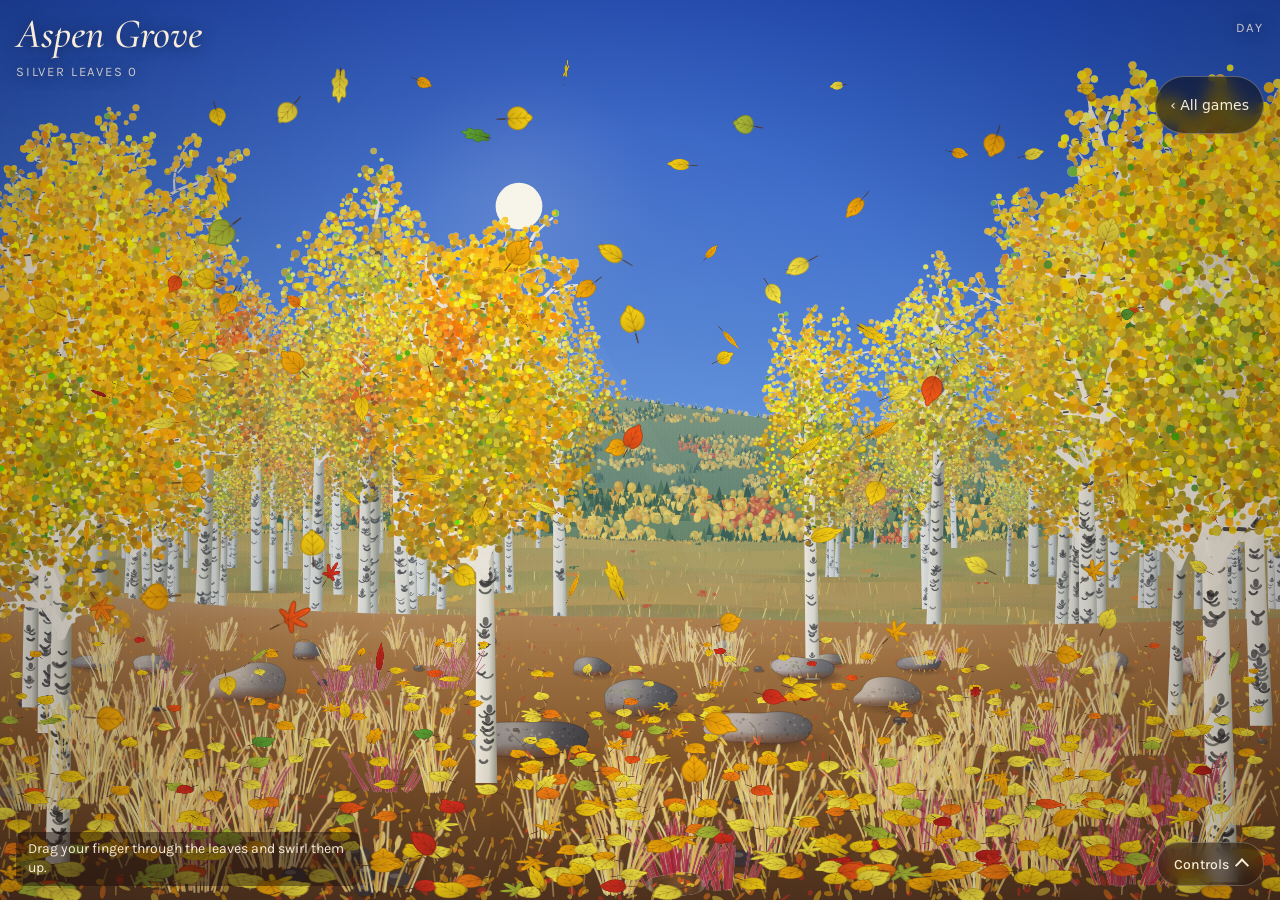
==== commit 8a208298: "Add files via upload" ====
--- a/aspen.html
+++ b/aspen.html
@@ -1,8 +1,5 @@
-<!doctype html><html><head><meta name="robots" content="noindex, nofollow"><meta charset=utf8><meta name=viewport content="width=device-width,initial-scale=1,viewport-fit=cover"><style>:root{color-scheme:light;box-sizing:border-box;padding-top:env(safe-area-inset-top,0px);padding-bottom:env(safe-area-inset-bottom,0px)}html{scroll-padding-top:env(safe-area-inset-top,0px)}body{margin:0;padding:0;font:14px -apple-system,BlinkMacSystemFont,sans-serif;background:#faf9f5;color:#141413}img{max-width:100%}[hidden]:not([hidden=until-found i]){display:none!important}</style></head><body>
+<!doctype html><html><head><meta name="robots" content="noindex, nofollow"><meta name="theme-color" content="#140d12"><meta name="mobile-web-app-capable" content="yes"><meta name="apple-mobile-web-app-capable" content="yes"><meta name="apple-mobile-web-app-title" content="Relax Games"><meta name="apple-mobile-web-app-status-bar-style" content="black"><link rel="manifest" href="manifest.webmanifest"><link rel="apple-touch-icon" href="apple-touch-icon.png"><link rel="icon" type="image/png" href="icon-192.png"><link rel="stylesheet" href="fonts.css"><meta charset=utf8><meta name=viewport content="width=device-width,initial-scale=1,viewport-fit=cover"><style>:root{color-scheme:light;box-sizing:border-box;padding-top:env(safe-area-inset-top,0px);padding-bottom:env(safe-area-inset-bottom,0px)}html{scroll-padding-top:env(safe-area-inset-top,0px)}body{margin:0;padding:0;font:14px -apple-system,BlinkMacSystemFont,sans-serif;background:#faf9f5;color:#141413}img{max-width:100%}[hidden]:not([hidden=until-found i]){display:none!important}</style></head><body>
 <title>Fall Leaves: Aspen Grove</title>
-<link rel="preconnect" href="https://fonts.googleapis.com">
-<link rel="preconnect" href="https://fonts.gstatic.com" crossorigin>
-<link href="https://fonts.googleapis.com/css2?family=Cormorant+Garamond:ital,wght@1,500&family=Karla:wght@400;500&display=swap" rel="stylesheet">
 <style>
 /* Layout: one full-bleed canvas (sky, layered autumn forest, ground, leaves), a quiet title and time-of-day readout on top, a hint and a collapsible controls menu at the bottom. Single look by choice: the canvas is the palette. */
 :root {
@@ -1281,4 +1278,4 @@
 })();
 </script>
 
-</body></html>+<script>try{if("serviceWorker" in navigator)window.addEventListener("load",function(){navigator.serviceWorker.register("sw.js").catch(function(){})})}catch(e){}</script></body></html>
--- a/fonts.css
+++ b/fonts.css
@@ -0,0 +1,4 @@
+@font-face{font-family:'Cormorant Garamond';font-style:italic;font-weight:400;font-display:swap;src:url(fonts/cormorant-garamond-latin-400-italic.woff2) format('woff2')}
+@font-face{font-family:'Cormorant Garamond';font-style:italic;font-weight:500;font-display:swap;src:url(fonts/cormorant-garamond-latin-500-italic.woff2) format('woff2')}
+@font-face{font-family:'Karla';font-style:normal;font-weight:400;font-display:swap;src:url(fonts/karla-latin-400-normal.woff2) format('woff2')}
+@font-face{font-family:'Karla';font-style:normal;font-weight:500;font-display:swap;src:url(fonts/karla-latin-500-normal.woff2) format('woff2')}
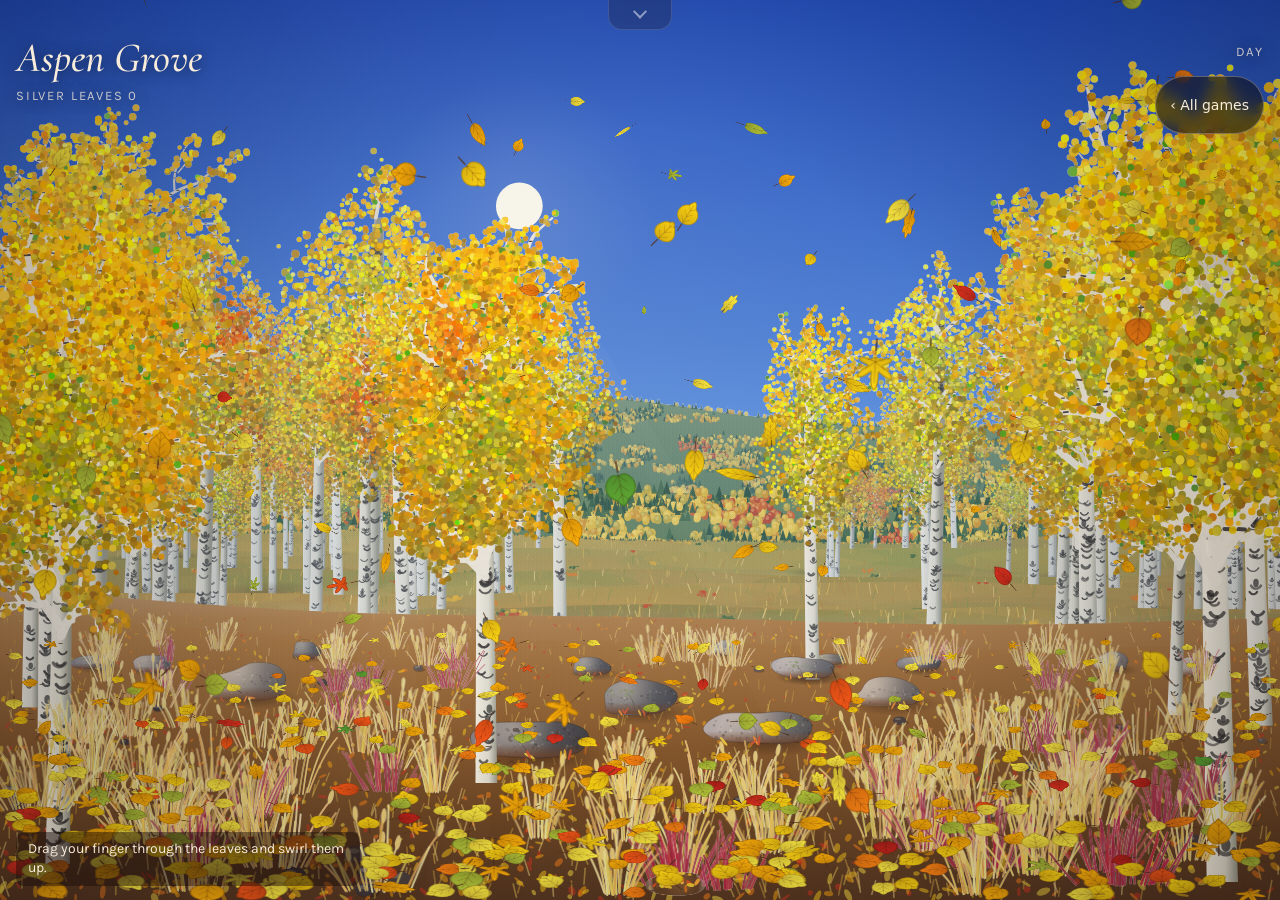
==== commit 00a8f398: "Add files via upload" ====
--- a/aspen.html
+++ b/aspen.html
@@ -18,7 +18,7 @@
 #stage { position: relative; width: 100%; height: 100%; }
 canvas { position: absolute; inset: 0; width: 100%; height: 100%; display: block; touch-action: none; background: var(--night); }
 .hud { position: absolute; left: 0; right: 0; display: flex; justify-content: space-between; align-items: flex-start; gap: 10px 20px; padding: 14px 16px; pointer-events: none; text-shadow: 0 1px 14px rgba(0,0,0,.55); box-sizing: border-box; }
-.hud.top { top: 0; }
+.hud.top { top: 0; padding-top: 38px; }
 .hud.bot { bottom: 0; align-items: flex-end; flex-wrap: nowrap; padding-bottom: calc(14px + env(safe-area-inset-bottom, 0px)); }
 h1 { margin: 0; font-family: var(--display); font-style: italic; font-weight: 500; font-size: clamp(1.7rem, 5.5vw, 2.6rem); line-height: 1; text-wrap: balance; }
 #count { margin-top: 8px; font-size: 13px; letter-spacing: .14em; text-transform: uppercase; color: var(--dim); transition: color .4s ease, transform .4s ease; transform-origin: left center; font-variant-numeric: tabular-nums; }
@@ -26,11 +26,13 @@
 #when { font-size: 13px; letter-spacing: .14em; text-transform: uppercase; color: var(--dim); padding-top: 6px; white-space: nowrap; }
 #hint { margin: 0; min-width: 0; max-width: 20rem; padding: 8px 12px; background: var(--glass); border-radius: 8px; color: var(--paper); text-shadow: none; font-size: 14px; line-height: 1.35; transition: opacity 1.2s ease; }
 #hint.gone { opacity: 0; }
-.dock { position: relative; flex: none; pointer-events: auto; margin-left: auto; }
-#menu { display: flex; align-items: center; gap: 8px; min-height: 44px; padding: 8px 16px; background: var(--glass); color: var(--paper); border: 1px solid var(--edge); border-radius: 22px; font: 500 14px var(--body); cursor: pointer; backdrop-filter: blur(8px); -webkit-backdrop-filter: blur(8px); }
-#menu .chev { display: inline-block; width: 8px; height: 8px; border-right: 2px solid currentColor; border-top: 2px solid currentColor; transform: rotate(-45deg) translate(-1px, 1px); transition: transform .2s ease; }
-#menu[aria-expanded="true"] .chev { transform: rotate(135deg) translate(-1px, 1px); }
-.ctl { position: absolute; right: 0; bottom: calc(100% + 8px); width: min(calc(100vw - 32px), 360px); display: flex; flex-direction: column; gap: 14px; padding: 14px; background: var(--glass); border: 1px solid var(--edge); border-radius: 12px; backdrop-filter: blur(10px); -webkit-backdrop-filter: blur(10px); text-shadow: none; box-sizing: border-box; }
+.dock { position: absolute; top: 0; left: 50%; transform: translateX(-50%); z-index: 5; pointer-events: auto; } /* a small tab hanging from the top centre, out of the way of the leaves */
+#menu { display: flex; align-items: center; justify-content: center; min-height: 30px; padding: 2px 26px 5px; background: var(--glass); color: var(--paper); border: 1px solid var(--edge); border-top: 0; border-radius: 0 0 14px 14px; font: 500 14px var(--body); cursor: pointer; backdrop-filter: blur(8px); -webkit-backdrop-filter: blur(8px); opacity: .5; transition: opacity .25s ease; }
+#menu .tl { display: none; }
+#menu:hover, #menu[aria-expanded="true"], #menu:focus-visible { opacity: 1; }
+#menu .chev { display: inline-block; width: 8px; height: 8px; border-right: 2px solid currentColor; border-top: 2px solid currentColor; transform: rotate(135deg) translate(-1px, 1px); transition: transform .2s ease; }
+#menu[aria-expanded="true"] .chev { transform: rotate(-45deg) translate(-1px, 1px); }
+.ctl { position: absolute; left: 50%; top: calc(100% + 8px); transform: translateX(-50%); max-height: calc(100vh - 56px); overflow-y: auto; width: min(calc(100vw - 32px), 360px); display: flex; flex-direction: column; gap: 14px; padding: 14px; background: var(--glass); border: 1px solid var(--edge); border-radius: 12px; backdrop-filter: blur(10px); -webkit-backdrop-filter: blur(10px); text-shadow: none; box-sizing: border-box; }
 .field { display: flex; flex-direction: column; gap: 6px; min-width: 0; }
 .field label { font-size: 12px; letter-spacing: .12em; text-transform: uppercase; color: var(--dim); }
 input[type=range] { width: 100%; margin: 0; accent-color: var(--ember); min-height: 28px; }
@@ -40,34 +42,32 @@
 .ctl[hidden] { display: none; }
 button:focus-visible, input:focus-visible { outline: 2px solid var(--ember); outline-offset: 2px; }
 </style>
-
-<div id="stage">
 <style>
-#homeLink{position:fixed;z-index:50;top:calc(76px + env(safe-area-inset-top,0px));right:16px;display:flex;align-items:center;gap:6px;min-height:40px;padding:8px 14px;border-radius:999px;background:rgba(10,8,14,.55);color:#f8ecda;border:1px solid rgba(248,236,218,.3);font:500 14px system-ui,-apple-system,'Segoe UI',sans-serif;text-decoration:none;backdrop-filter:blur(8px);-webkit-backdrop-filter:blur(8px);pointer-events:auto}
+#homeLink{position:fixed;z-index:4;top:calc(76px + env(safe-area-inset-top,0px));right:16px;display:flex;align-items:center;gap:6px;min-height:40px;padding:8px 14px;border-radius:999px;background:rgba(10,8,14,.55);color:#f8ecda;border:1px solid rgba(248,236,218,.3);font:500 14px system-ui,-apple-system,'Segoe UI',sans-serif;text-decoration:none;backdrop-filter:blur(8px);-webkit-backdrop-filter:blur(8px);pointer-events:auto}
 #homeLink:hover{border-color:#f8ecda}
 #homeLink:focus-visible{outline:2px solid #ffb45e;outline-offset:2px}
 </style>
 <a id="homeLink" href="index.html" aria-label="Back to all games">&#8249; All games</a>
+<div id="stage">
   <canvas id="c" aria-label="Autumn forest with falling leaves. Drag a finger or the mouse to blow the leaves around."></canvas>
   <div class="hud top"><div class="brand"><h1>Aspen Grove</h1><div id="count" aria-live="polite">Silver leaves 0</div></div><div id="when" aria-live="off">Day</div></div>
   <div class="hud bot">
     <p id="hint">Drag your finger through the leaves and swirl them up.</p>
-    <div class="dock">
+  </div>
+  <div class="dock">
       <div id="ctl" class="ctl" hidden>
         <div class="field"><label for="sky">Time of day</label><input id="sky" type="range" min="0" max="999" value="170"></div>
         <div class="field"><label for="vol">Volume</label><input id="vol" type="range" min="0" max="100" value="40"></div>
-        <div class="field"><label for="wind">Wind strength</label><input id="wind" type="range" min="50" max="160" value="100"></div>
         <div class="btns">
           <button id="gust" type="button">Gust</button>
           <button id="drift" type="button" aria-pressed="true">Sky drift</button>
           <button id="snd" type="button" aria-pressed="true">Sound</button>
           <button id="chm" type="button" aria-pressed="true">Chimes</button>
           <button id="nsd" type="button" aria-pressed="true">Nature sounds</button>
-          <button id="mot" type="button" aria-pressed="true">Motion</button>
+          <button id="sur" type="button" aria-pressed="true">Surprise gusts</button>
         </div>
       </div>
-      <button id="menu" type="button" aria-expanded="false" aria-controls="ctl"><span>Controls</span><span class="chev" aria-hidden="true"></span></button>
-    </div>
+      <button id="menu" type="button" aria-expanded="false" aria-controls="ctl" aria-label="Controls" title="Controls"><span class="tl">Controls</span><span class="chev" aria-hidden="true"></span></button>
   </div>
 </div>
 
@@ -102,15 +102,15 @@
   }
 
   /* ---------- state ---------- */
-  var T = 0.17, builtT = -1, autoDrift = true, muted = false, windK = 1;
+  var T = 0.17, builtT = -1, builtTn = null, autoDrift = true, muted = false, windK = 1;
   var reduce = false; try { reduce = window.matchMedia('(prefers-reduced-motion: reduce)').matches; } catch (e) {}
   if (reduce) autoDrift = false;
-  var SHIMMER = false, motion = !reduce, CROWNS = [], GR = [], GL = [], MOUNDS = [], mound = document.createElement('canvas'), mctx = mound.getContext('2d'), moundT = document.createElement('canvas'); // live motion: swaying grass and quaking leaf glints (the Motion button turns both off)
+  var SHIMMER = false, motion = !reduce, CROWNS = [], GR = [], GL = [], MOUNDS = [], mbx = 0, mby = 0, mound = document.createElement('canvas'), mctx = mound.getContext('2d'), moundT = document.createElement('canvas'); // live motion: swaying grass and quaking leaf glints (the Motion button turns both off)
   var stars = [];
   var silverCount = 0, silverT = 8, rings = [], sparks = [], sprS = [], leaves = [], spawnT = 0, maxLeaves = 1000, night = 0, glowSpr = [];
   var ptr = { x: 0, y: 0, in: false, down: false, last: -10 };
-  var pv = { x: 0, y: 0 }, spin = 1, wamp = 0, trail = [];
-  var gust = null, lastInteract = 0;
+  var pv = { x: 0, y: 0 }, spin = 1, wamp = 0;
+  var gust = null, lastInteract = 0, surpriseOn = true, nextSurprise = 0;
 
   /* ---------- palette and leaf sprites ---------- */
   var PAL = [[255, 204, 20], [255, 170, 10], [255, 128, 20], [238, 86, 24], [214, 48, 30], [255, 226, 64], [92, 164, 52], [190, 36, 28], [172, 190, 56]];
@@ -156,8 +156,9 @@
       spr[k] = spr[k] || [];
       for (var ci = 0; ci < PAL.length; ci++) {
         var cnv = spr[k][ci] || (spr[k][ci] = document.createElement('canvas'));
-        cnv.width = 64; cnv.height = 64;
+        if (cnv.width !== 64) { cnv.width = 64; cnv.height = 64; }
         var c = cnv.getContext('2d');
+        c.setTransform(1, 0, 0, 1, 0, 0); c.clearRect(0, 0, 64, 64);
         c.translate(32, 34); c.scale(25, 25);
         var pts = POLYS[k];
         var g = c.createLinearGradient(0, -1, 0, 1);
@@ -186,8 +187,9 @@
     var t2 = [Math.pow(tn[0], 0.45), Math.pow(tn[1], 0.45), Math.pow(tn[2], 0.45)], SIL = [204, 214, 232];
     for (var k = 0; k < 6; k++) {
       var cnv = sprS[k] || (sprS[k] = document.createElement('canvas'));
-      cnv.width = 64; cnv.height = 64;
+      if (cnv.width !== 64) { cnv.width = 64; cnv.height = 64; }
       var c = cnv.getContext('2d'), pts = POLYS[k], i;
+      c.setTransform(1, 0, 0, 1, 0, 0); c.clearRect(0, 0, 64, 64);
       c.translate(32, 34); c.scale(25, 25);
       var g = c.createLinearGradient(-0.6, -1, 0.6, 1);
       g.addColorStop(0, css(tintc(SIL, t2, 1.12))); g.addColorStop(0.5, css(tintc([232, 238, 248], t2, 1))); g.addColorStop(1, css(tintc(SIL, t2, 0.8)));
@@ -665,9 +667,12 @@
     }
   }
   function buildMounds() { // small still mounds of soil and leaf litter at the base of the front grass, so only the blades move
-    mound.width = moundT.width = scene.width; mound.height = moundT.height = scene.height;
-    mctx.setTransform(DPR, 0, 0, DPR, 0, 0); mctx.clearRect(0, 0, W, H);
-    var rm = mulberry32(515), i, m, k, rx, ry, g, n, ang, px, py, col;
+    var rm = mulberry32(515), i, m, k, rx, ry, g, n, ang, px, py, col, x0 = 1e9, y0 = 1e9, x1 = -1e9, y1 = -1e9, ub;
+    for (i = 0; i < MOUNDS.length && motion; i++) { m = MOUNDS[i]; ub = Math.max(7 * S, m.w * 0.55) * 1.2; x0 = Math.min(x0, m.x - ub - 4); x1 = Math.max(x1, m.x + ub + 4); y0 = Math.min(y0, m.y - ub * 0.4 - 4); y1 = Math.max(y1, m.y + ub * 0.5 + 4); } // the area the mounds can cover, so the layer isn't a full-screen canvas
+    if (x1 < x0) { x0 = y0 = 0; x1 = y1 = 1; }
+    mbx = Math.floor(x0); mby = Math.floor(y0);
+    mound.width = moundT.width = Math.max(1, Math.ceil((x1 - mbx) * DPR)); mound.height = moundT.height = Math.max(1, Math.ceil((y1 - mby) * DPR));
+    mctx.setTransform(DPR, 0, 0, DPR, -mbx * DPR, -mby * DPR); mctx.clearRect(mbx, mby, mound.width / DPR + 1, mound.height / DPR + 1);
     for (i = 0; i < MOUNDS.length; i++) {
       m = MOUNDS[i]; if (!motion) break;
       rx = Math.max(7 * S, m.w * 0.55) * (0.8 + rm() * 0.4); ry = rx * (0.28 + rm() * 0.1);
@@ -735,7 +740,12 @@
     tctx.globalCompositeOperation = 'source-over';
     genSprites(tn); genSilver(tn); tintGrass(tn); tintMounds(tn);
     night = clamp((0.92 - (tn[0] + tn[1] + tn[2]) / 3) / 0.45, 0, 1);
-    builtT = T;
+    builtT = T; builtTn = tn.slice();
+  }
+  function tintMoved() { // the sky can drift a long way with almost no change in the forest's colour tint, so only redo the tinting once the tint has really shifted
+    if (!builtTn) return true;
+    var tn = skyAt(T).tint;
+    return Math.max(Math.abs(tn[0] - builtTn[0]), Math.abs(tn[1] - builtTn[1]), Math.abs(tn[2] - builtTn[2])) > 0.01;
   }
 
   /* ---------- sky ---------- */
@@ -809,10 +819,16 @@
     leaves.splice(lo, 0, L);
   }
   function spawnSilver() {
-    var n = 0;
-    for (var i = 0; i < leaves.length; i++) if (leaves[i].silver && !leaves[i].found) n++;
-    if (n >= 3) return;
+    var n = 0, old = null;
+    for (var i = 0; i < leaves.length; i++) {
+      var Q = leaves[i];
+      if (!Q.silver || Q.found || Q.vanish) continue;
+      n++;
+      if (Q.state === 1 && (!old || Q.t0 < old.t0)) old = Q; // the longest-resting silver leaf that nobody found
+    }
+    if (n >= 4) { if (!old) return; old.vanish = true; } // four at once is the limit: let the oldest resting one fade so a fresh one can fall
     var L = mkLeaf(false, true);
+    L.t0 = performance.now();
     L.silver = true; L.k = 4; L.sz *= 1.15; L.x = Math.random() * W * 0.9 + W * 0.05; L.y = -30; L.vx = 0; L.vy = 30 * S; L.ys = 1;
     insertLeaf(L);
   }
@@ -823,6 +839,10 @@
     rings.push({ x: L.x, y: L.y, t: time });
     for (var i = 0; i < 12; i++) { var a = Math.random() * 6.283, v = 25 + Math.random() * 45; sparks.push({ x: L.x, y: L.y, vx: Math.cos(a) * v * S, vy: Math.sin(a) * v * S - 25 * S, t: time, life: 1.2 + Math.random() * 0.8, z: 1.2 + Math.random() * 1.4 }); }
     chime(1, 0.05);
+  }
+  function vanishOne() { // the pile is full: let one resting leaf fade away, so the new falling ones keep coming
+    var n = leaves.length, start = (Math.random() * n) | 0, k, Q;
+    for (k = 0; k < n; k++) { Q = leaves[(start + k) % n]; if (Q.state === 1 && !Q.silver && !Q.fade && !Q.vanish) { Q.vanish = true; return; } }
   }
   function spawnLeaf() {
     var L = mkLeaf(false, true);
@@ -857,7 +877,7 @@
       if ((gust.dir > 0 && gust.x > W * 1.35) || (gust.dir < 0 && gust.x < -W * 0.35)) { gust = null; gAmp = 0; }
     }
     var lifts = 0, anyDead = false; nearCount = 0; var breeze = Math.sin(time * 0.23) * 10 * S;
-    var gdk = Math.exp(-dt * 1.4);
+    var gdk = Math.exp(-dt * 1.4), gdkSlow = Math.exp(-dt * 0.55); // glow from a gust fades quickly; glow from your finger lingers, leaving a trail
     for (var i = 0; i < leaves.length; i++) {
       var L = leaves[i], ax = 0, ay = 0, f = 0, gf = 0, g = 0, d, dx, dy;
       if (pw > 0.02) {
@@ -865,23 +885,24 @@
         var d2 = dx * dx + dy * dy;
         if (d2 < R2) {
           d = Math.sqrt(d2) + 0.001; f = 1 - d / R; f *= f; if (f > 0.08) nearCount++;
-          var dg = d / (R * 0.4); if (dg < 1) gf = (1 - dg) * (1 - dg);
+          var dg = d / (R * 0.55); if (dg < 1) gf = (1 - dg) * (1 - dg);
           ax += (-dy / d) * eff * 1100 * S * f * pw + pv.x * 1.3 * f * wamp - (dx / d) * 300 * S * f * pw;
           ay += (dx / d) * eff * 1100 * S * f * pw + pv.y * 1.3 * f * wamp - (dy / d) * 300 * S * f * pw - 380 * S * f * pw;
         }
       }
-      if (L.gl > 0.01) L.gl *= gdk; else L.gl = 0;
+      if (L.gl > 0.01) L.gl *= (L.slow ? gdkSlow : gdk); else { L.gl = 0; L.slow = false; }
       if (L.fade) { L.a -= dt / 2.6; L.gl = Math.max(L.gl, 0.9 * Math.max(0, L.a)); if (L.a <= 0) { L.dead = true; anyDead = true; continue; } }
-      if (gf > 0) { var gv = Math.min(1, gf * pw * 2); if (gv > L.gl) L.gl = gv; }
+      if (L.vanish) { L.a -= dt / 3; if (L.a <= 0) { L.dead = true; anyDead = true; continue; } }
+      if (gf > 0) { var gv = Math.min(1, gf * pw * 2); if (gv > L.gl) { L.gl = gv; L.slow = true; } }
       if (gust) {
         var q = (L.x - gust.x) / (W * 0.22);
         g = Math.exp(-q * q) * gAmp;
-        if (g > 0.05 && Math.min(1, g) * 0.5 > L.gl) L.gl = Math.min(1, g) * 0.5;
+        if (g > 0.05 && Math.min(1, g) * 0.5 > L.gl) { L.gl = Math.min(1, g) * 0.5; L.slow = false; }
         if (gust.clear && g > 0.12) L.sw = gust.dir;
         if (g > 0.01) { ax += gust.dir * 950 * S * g; ay -= 330 * S * g * (0.4 + 0.6 * Math.sin(L.ph * 3 + time * 2)); }
       }
       if (L.state === 1) {
-        if (L.silver && !L.found && L.face < 0 && f > 0.1 && pw > 0.15) { foundLeaf(L, time); continue; }
+        if (L.silver && !L.found && f > 0.1 && pw > 0.15) { foundLeaf(L, time); continue; } // a silver leaf counts once it is on the ground and a finger or cursor passes near it, whichever side is up
         var push = f * pw + g * 0.9;
         if (push > L.th) {
           L.state = 0; L.rest = 0; if (L.silver) L.fp = L.face < 0 ? Math.PI : 0; L.vx = ax * 0.03; L.vy = -(80 + 220 * Math.min(1, push)) * S * (0.5 + Math.random() * 0.6); L.vr = (Math.random() - 0.5) * 10; lifts++;
@@ -907,9 +928,9 @@
       if (L.x < -100 || L.x > W + 100 || L.y < -260) { L.dead = true; anyDead = true; }
     }
     if (anyDead) { var w = 0; for (var q2 = 0; q2 < leaves.length; q2++) if (!leaves[q2].dead) leaves[w++] = leaves[q2]; leaves.length = w; }
-    silverT -= dt; if (silverT <= 0) { silverT = 18 + Math.random() * 14; spawnSilver(); }
+    silverT -= dt; if (silverT <= 0) { silverT = 11 + Math.random() * 10; spawnSilver(); }
     spawnT += dt;
-    if (spawnT > 0.3) { spawnT = 0; if (leaves.length < maxLeaves) spawnLeaf(); }
+    if (spawnT > 0.3) { spawnT = 0; if (leaves.length >= maxLeaves) vanishOne(); if (leaves.length < maxLeaves + 60) spawnLeaf(); }
     return lifts;
   }
 
@@ -964,26 +985,22 @@
     }
     ctx.globalCompositeOperation = 'source-over';
   }
-  function drawTrail(now) {
-    while (trail.length && now - trail[0].t > 0.55) trail.shift();
-    if (trail.length < 3) return;
-    ctx.lineCap = 'round'; ctx.lineJoin = 'round';
-    for (var r = 0; r < 2; r++) {
-      for (var i = 1; i < trail.length; i++) {
-        var a = trail[i - 1], b = trail[i], age = (now - b.t) / 0.55, al = (1 - age) * (r ? 0.18 : 0.32);
-        var off = r ? Math.sin(i * 0.6 + now * 8) * 7 * S : 0;
-        ctx.strokeStyle = 'rgba(255,244,225,' + al.toFixed(3) + ')'; ctx.lineWidth = (r ? 1.2 : 2.2) * (1 - age * 0.6);
-        ctx.beginPath(); ctx.moveTo(a.x + off, a.y + off * 0.6); ctx.lineTo(b.x + off, b.y + off * 0.6); ctx.stroke();
-      }
-    }
-  }
-
   /* ---------- sound: wind rustling in the trees ---------- */
   var chimesOn = true, stir = 0, lastMotion = 0, CH = [783.99, 880, 987.77, 1174.66, 1318.51, 1567.98], chimeBus, nextChime = 0, vol = 0.4, AC = null, master, windG, bp, rustG, leafG = [], nearCount = 0, crG, owlBus, nextOwl = 0, OWL_ON = false, birdBus, nextBird = 0, wasDay = false, nightSnd = true, wasNight = false;
+  var keepAlive = null, audioErr = '';
+  function wakeAudio() { // iPhones can leave the audio engine 'suspended' after a call or the lock screen; ask it to run again whenever we can
+    try { if (AC && AC.state !== 'running') { var rp = AC.resume(); if (rp && rp.catch) rp.catch(function () {}); } } catch (e) {}
+  }
+  ['pointerup', 'touchend', 'click', 'keydown'].forEach(function (ev) { document.addEventListener(ev, function () { if (AC) wakeAudio(); }, true); });
+  document.addEventListener('visibilitychange', function () { if (!document.hidden && AC) wakeAudio(); });
+  window.addEventListener('pageshow', function () { if (AC) wakeAudio(); });
   function initAudio() {
-    if (AC) { try { if (AC.state === 'suspended') AC.resume(); } catch (e) {} return; }
+    if (AC) { wakeAudio(); return; }
+    if (!(window.AudioContext || window.webkitAudioContext)) audioErr = 'no Web Audio in this browser';
     try {
       AC = new (window.AudioContext || window.webkitAudioContext)();
+      AC.onstatechange = function () { if (AC.state !== 'running' && !document.hidden) setTimeout(function () { try { AC.resume(); } catch (e) {} }, 250); };
+      wakeAudio();
       master = AC.createGain(); master.gain.value = muted ? 0 : vol * 0.6; master.connect(AC.destination);
       chimeBus = AC.createGain(); chimeBus.connect(master);
       var dl = AC.createDelay(1), fb = AC.createGain(), wet = AC.createGain(), clp = AC.createBiquadFilter();
@@ -1002,11 +1019,98 @@
       rustG = AC.createGain(); rustG.gain.value = 1; rhp.connect(rlp); rlp.connect(rustG); rustG.connect(master);
       leafG = []; var LR = [[11, 7, 401], [13, 30, 402], [9, 120, 403]], li;
       for (li = 0; li < 3 && LEAF_ON; li++) { var ls = AC.createBufferSource(); ls.buffer = leafBuf(AC, LR[li][0], LR[li][1], LR[li][2]); ls.loop = true; var lg = AC.createGain(); lg.gain.value = 0; ls.connect(lg); lg.connect(rhp); ls.start(AC.currentTime, li * 2.3); leafG.push(lg); }
-      crG = AC.createGain(); crG.gain.value = 0; crG.connect(master); buildCrickets(AC, crG);
+      crG = AC.createGain(); crG.gain.value = 0; crG.connect(master); ckLevel = AC.createGain(); ckLevel.gain.value = CRICKETCLIP.vol; ckLevel.connect(crG);
       owlBus = AC.createGain(); owlBus.gain.value = 1; owlBus.connect(master);
       var owlSend = AC.createGain(); owlSend.gain.value = 0.7; owlBus.connect(owlSend); owlSend.connect(dl);
       birdBus = AC.createGain(); birdBus.connect(master); var birdSend = AC.createGain(); birdSend.gain.value = 0.5; birdBus.connect(birdSend); birdSend.connect(dl);
-    } catch (e) { AC = null; }
+      loadClips();
+    } catch (e) { audioErr = (e && e.message) || String(e); if (!master) AC = null; }
+  }
+  /* ---------- recorded sound: the wind gust ---------- */
+  var GUSTCLIP = { url: 'audio/wind-gust.mp3', buf: null, norm: 1, vol: 0.5, loading: false };
+  var CRICKETCLIP = { url: 'audio/crickets.mp3', buf: null, norm: 1, vol: 0.24, loading: false, rms: true };
+  var BEDCLIP = { url: 'audio/day-birds-leaves.wav', buf: null, norm: 1, vol: 0.18, loading: false, rms: true }, bedG = null, bedSrc = null, bedZero = 0;
+  var ckLevel = null, ckV = [], ckNextSpawn = 0, ckNextLull = 0, ckLullEnd = 0, owlDuckUntil = 0;
+  var OWL_ANSWER = 0.4, OWLCLIP = { url: 'audio/owl-hooting.mp3', buf: null, norm: 1, vol: 0.7, loading: false };
+  function loadClips() { loadClip(GUSTCLIP); loadClip(OWLCLIP); loadClip(CRICKETCLIP); loadClip(BEDCLIP); }
+  function loadClip(c) { // each sound file is fetched and decoded once, after the first tap (the audio engine only exists then)
+    if (!AC || c.buf || c.loading) return; c.loading = true;
+    try {
+      fetch(c.url).then(function (r) { if (!r.ok) throw new Error('status ' + r.status); return r.arrayBuffer(); }).then(function (ab) {
+        AC.decodeAudioData(ab, function (b) {
+          var pk = 0, ch, d, i, a; for (ch = 0; ch < b.numberOfChannels; ch++) { d = b.getChannelData(ch); for (i = 0; i < d.length; i++) { a = d[i] < 0 ? -d[i] : d[i]; if (a > pk) pk = a; } }
+          if (c.rms) { var q = 0, d0 = b.getChannelData(0), n0 = d0.length; for (i = 0; i < n0; i++) q += d0[i] * d0[i]; c.norm = Math.min(12, 0.06 / Math.max(Math.sqrt(q / Math.max(1, n0)), 0.0005)); } // a steady background clip is levelled by its average loudness
+          else c.norm = Math.min(12, 0.8 / Math.max(pk, 0.001));
+          c.buf = b; c.loading = false; if (c === CRICKETCLIP && ckLevel) ckLevel.gain.value = c.vol * c.norm;
+        }, function () { c.loading = false; });
+      }).catch(function () { c.loading = false; });
+    } catch (e) { c.loading = false; }
+  }
+  function playGustClip(dir) { // a gust of wind in the trees that sweeps across from one side to the other
+    var c = GUSTCLIP; if (!AC || !c.buf || muted || !master) return false;
+    try {
+      var t = AC.currentTime + 0.03, src = AC.createBufferSource(), g = AC.createGain(), pn;
+      src.buffer = c.buf; g.gain.value = c.vol * c.norm; src.connect(g);
+      if (AC.createStereoPanner) { pn = AC.createStereoPanner(); pn.pan.setValueAtTime(-0.7 * dir, t); pn.pan.linearRampToValueAtTime(0.7 * dir, t + 2.6); g.connect(pn); pn.connect(master); } else g.connect(master);
+      src.start(t); return true;
+    } catch (e) { return false; }
+  }
+  function hootAt(delay, pan, lvl) { // one hoot of the owl clip, through the owl echo
+    var c = OWLCLIP, t = AC.currentTime + 0.05 + delay, src = AC.createBufferSource(), g = AC.createGain(), pn;
+    src.buffer = c.buf; g.gain.value = c.vol * c.norm * lvl; src.connect(g);
+    if (AC.createStereoPanner) { pn = AC.createStereoPanner(); pn.pan.value = pan; g.connect(pn); pn.connect(owlBus); } else g.connect(owlBus);
+    src.start(t);
+  }
+  function playOwlClip() { // a hoot from a random place in the stereo field; about four times in ten it is answered a few seconds later, softer, from the other side. Returns the seconds of sound.
+    var c = OWLCLIP; if (!AC || !c.buf || !owlBus) return 0;
+    try {
+      var pan = (Math.random() - 0.5) * 1.2, d = c.buf.duration, total = d, gap;
+      hootAt(0, pan, 1);
+      if (Math.random() < OWL_ANSWER) { gap = d + 3 + Math.random() * 3; hootAt(gap, -pan, 0.55); total = gap + d; }
+      owlDuckUntil = AC.currentTime + total + 1; // the crickets dip while the owl calls
+      return total;
+    } catch (e) { return 0; }
+  }
+  function ramp(a, b, x) { return sm(clamp((x - a) / (b - a), 0, 1)); }
+  function birdsAmt() { return ramp(0.0, 0.1, T) * (1 - ramp(0.38, 0.56, T)); } // in with the sunrise, fading out as the sky turns to sunset
+  function bedUpdate(n, amt) { // the daytime birds and rustling leaves: a seamless loop that comes in with the morning and is gone by dusk
+    var c = BEDCLIP;
+    if (!bedG) { bedG = AC.createGain(); bedG.gain.value = 0; bedG.connect(master); }
+    if (amt > 0.01 && !bedSrc) {
+      bedSrc = AC.createBufferSource(); bedSrc.buffer = c.buf; bedSrc.loop = true; bedSrc.connect(bedG);
+      bedSrc.start(0, Math.random() * c.buf.duration); bedZero = 0;
+    }
+    bedG.gain.setTargetAtTime(amt * c.vol * c.norm, n, 1.5);
+    if (bedSrc && amt <= 0.005) { // once it has been silent for a while, stop the loop so nothing runs all night
+      if (!bedZero) bedZero = n;
+      else if (n - bedZero > 8) { try { bedSrc.stop(); } catch (e) {} bedSrc = null; bedZero = 0; }
+    } else bedZero = 0;
+  }
+  function cricketAmt() { return ramp(0.5, 0.66, T) * (1 - ramp(0.8, 0.9, T)); } // in as the sky turns to sunset, fully out by the time dawn begins
+  function spawnCricket(t) { // one voice: a piece of the clip from a random place, faded in and out
+    var b = CRICKETCLIP.buf; if (!AC || !b || !ckLevel) return;
+    var dur = b.duration, len = Math.min(dur / 1.05 - 0.05, 7 + Math.random() * 11), fade, off, src, g, pn, vg;
+    fade = Math.min(3.4 * (0.7 + 0.6 * Math.random()), len / 2.4);
+    off = Math.random() * Math.max(0, dur - len * 1.05);
+    src = AC.createBufferSource(); src.buffer = b; src.playbackRate.value = 0.97 + Math.random() * 0.06;
+    g = AC.createGain(); vg = 0.55 + 0.45 * Math.random();
+    g.gain.setValueAtTime(0.0001, t); g.gain.linearRampToValueAtTime(vg, t + fade); g.gain.setValueAtTime(vg, t + len - fade); g.gain.linearRampToValueAtTime(0.0001, t + len);
+    src.connect(g);
+    if (AC.createStereoPanner) { pn = AC.createStereoPanner(); pn.pan.value = (Math.random() - 0.5) * 1.6; g.connect(pn); pn.connect(ckLevel); } else g.connect(ckLevel);
+    src.start(t, off); src.stop(t + len + 0.05);
+    ckV.push({ src: src, end: t + len + 0.1, fadeAt: t + len - fade });
+  }
+  function crickets(n, time, active) { // one to three voices, slow swings in how busy it is, and an occasional hush that never goes fully silent
+    var i, cnt = 0, want, act;
+    for (i = ckV.length - 1; i >= 0; i--) { if (ckV[i].end < n) ckV.splice(i, 1); else if (n < ckV[i].fadeAt) cnt++; } // a voice that has started to fade no longer counts, so its successor comes in under it
+    if (!active) return;
+    if (!ckNextLull) ckNextLull = n + 15 + Math.random() * 30;
+    var base = CRICKETCLIP.vol * CRICKETCLIP.norm;
+    if (n >= ckNextLull && n >= ckLullEnd) { ckLullEnd = n + 4 + Math.random() * 6; ckNextLull = ckLullEnd + 40 + Math.random() * 60; ckLevel.gain.setTargetAtTime(base * 0.6, n, 1.2); }
+    else if (ckLullEnd && n >= ckLullEnd) { ckLullEnd = 0; ckLevel.gain.setTargetAtTime(base, n, 1.5); }
+    act = 0.5 + 0.5 * Math.sin(time * 0.05 + 1.3 * Math.sin(time * 0.017));
+    want = Math.round(1 + 2 * act * 0.6);
+    if (cnt < want && n >= ckNextSpawn) { spawnCricket(n + 0.05); ckNextSpawn = n + 0.8 + Math.random() * 2.5; }
   }
   function nightAmt() { return clamp((skyAt(T).stars - 0.1) / 0.6, 0, 1); }
   function chime(v, delay, idx, nl) {
@@ -1034,25 +1138,6 @@
     nextChime = AC.currentTime + (lerp(10, 2.6, clamp(i * 1.4, 0, 1)) + Math.random() * 3) * (1 + 0.7 * nl);
   }
   /* ---------- night sounds: crickets and a distant owl, all synthesized ---------- */
-  function cricketBuf(ctx, len, ks, freqs, pans, seed) {
-    var sr = ctx.sampleRate, L = Math.round(len * sr), buf = ctx.createBuffer(2, L, sr), dl = buf.getChannelData(0), dr = buf.getChannelData(1), rg = mulberry32(seed);
-    for (var j = 0; j < ks.length; j++) {
-      var period = len / ks[j], f = freqs[j], m = 3 + (j % 2), ph0 = rg() * period, pan = (pans[j] + 1) * 0.25 * Math.PI, gl = Math.cos(pan), gr = Math.sin(pan);
-      for (var c = 0; c < ks[j]; c++) {
-        if (rg() < 0.08) continue;
-        var t0 = c * period + ph0 + (rg() - 0.5) * period * 0.05, amp = 0.2 * (0.75 + 0.5 * rg());
-        for (var p = 0; p < m; p++) {
-          var tp = t0 + p * 0.026, n0 = Math.floor(tp * sr), nn = Math.floor(0.017 * sr);
-          for (var q = 0; q < nn; q++) {
-            var u = q / nn, e = Math.sin(Math.PI * u); e *= e;
-            var v = amp * (1 - 0.12 * p) * e * Math.sin(6.283185 * f * (1 - 0.025 * u) * q / sr), ix = (n0 + q) % L;
-            dl[ix] += v * gl; dr[ix] += v * gr;
-          }
-        }
-      }
-    }
-    return buf;
-  }
   var LEAFK = 0.03, LEAF_ON = false; // the leaf rustle layer is switched off: it sounded like a sputtering sprinkler
   function leafBuf(ctx, len, rate, seed) { // many tiny soft papery rustles; a sparse set sounds like delicate shimmer, a dense set fuses into a wash
     var sr = ctx.sampleRate, L = Math.round(len * sr), buf = ctx.createBuffer(2, L, sr), dl = buf.getChannelData(0), dr = buf.getChannelData(1), rg = mulberry32(seed), n = Math.round(rate * len), i, j;
@@ -1072,13 +1157,6 @@
     var wave = 0.5 + 0.5 * Math.sin(time * 0.52 + 1.4 * Math.sin(time * 0.13)); // a slow irregular swell, roughly every 12 seconds
     var lvl = clamp(0.08 + 1.0 * (0.7 * wave + 0.3 * sw) * (0.6 + 0.4 * sw2) + 0.9 * intensity, 0, 1.3) * (1 - 0.35 * nl), K = LEAFK * (1 - 0.55 * nl);
     return [K * (1 - 0.5 * sm(clamp((lvl - 0.5) / 0.6, 0, 1))), K * sm(clamp((lvl - 0.12) / 0.63, 0, 1)), K * Math.pow(sm(clamp((lvl - 0.5) / 0.7, 0, 1)), 1.5), lvl];
-  }
-  function buildCrickets(ctx, dest) {
-    var lp = ctx.createBiquadFilter(); lp.type = 'lowpass'; lp.frequency.value = 5600; lp.Q.value = 0.4; lp.connect(dest);
-    var A = ctx.createBufferSource(), B = ctx.createBufferSource();
-    A.buffer = cricketBuf(ctx, 10, [24, 27, 31, 35], [3600, 4000, 3350, 4350], [-0.6, 0.5, -0.2, 0.7], 101);
-    B.buffer = cricketBuf(ctx, 13, [33, 38, 29], [3900, 3500, 4200], [0.2, -0.7, 0.4], 202);
-    A.loop = B.loop = true; A.connect(lp); B.connect(lp); A.start(0); B.start(0);
   }
   function owlEnv(dur, amp, att) {
     var N = 96, c = new Float32Array(N), i, u, a = att / dur;
@@ -1152,16 +1230,19 @@
     try {
       var lv = clamp((skyAt(T).stars - 0.15) / 0.85, 0, 1), on = nightSnd && !muted, n = AC.currentTime;
       var swell = 0.75 + 0.25 * Math.sin(time * 0.13) * Math.sin(time * 0.071 + 1);
-      var lvR = T >= 0.75 ? 1 : lv, moonTail = T >= 0.75 ? sm(clamp((1 - T) / 0.14, 0, 1)) : 1;
-      crG.gain.setTargetAtTime(on ? lvR * lvR * moonTail * 0.05 * swell : 0, n, 1.2);
+      var ca = cricketAmt();
+      crG.gain.setTargetAtTime(on ? ca * swell * (n < owlDuckUntil ? 0.45 : 1) : 0, n, 0.8);
+      if (CRICKETCLIP.buf && ckLevel) crickets(n, time, on && ca > 0.03);
       var isN = on && lv > 0.35;
       if (isN && !wasNight) nextOwl = n + 9 + Math.random() * 14;
       wasNight = isN;
       var isD = on && clamp(1 - skyAt(T).stars / 0.5, 0, 1) > 0.6;
       if (isD && !wasDay) nextBird = n + 2.5 + Math.random() * 5;
       wasDay = isD;
-      if (isD && n >= nextBird) { birdCall(AC, birdBus, n + 0.05, clamp(1 - skyAt(T).stars / 0.5, 0, 1)); nextBird = n + 8 + Math.random() * 16; }
-      if (OWL_ON && isN && n >= nextOwl) { owlCall(AC, owlBus, n + 0.05); nextOwl = n + 40 + Math.random() * 55; }
+      if (isD && n >= nextBird) { if (!BEDCLIP.buf) birdCall(AC, birdBus, n + 0.05, clamp(1 - skyAt(T).stars / 0.5, 0, 1)); nextBird = n + 8 + Math.random() * 16; } // the game's own synthetic birds step aside once the recording is loaded
+      if (BEDCLIP.buf && master) bedUpdate(n, on ? birdsAmt() : 0);
+      if (isN && n >= nextOwl && OWLCLIP.buf) nextOwl = n + 0.05 + playOwlClip() + 25 + 20 * Math.random();
+      else if (OWL_ON && isN && n >= nextOwl) { owlCall(AC, owlBus, n + 0.05); nextOwl = n + 40 + Math.random() * 55; }
     } catch (e) {}
   }
   function applyVol() { if (master) master.gain.value = muted ? 0 : vol * 0.6; }
@@ -1205,7 +1286,6 @@
       pv.x += (rvx - pv.x) * 0.4; pv.y += (rvy - pv.y) * 0.4;
       var sa = Math.hypot(ox, oy), sb = Math.hypot(pv.x, pv.y);
       if (sa > 60 && sb > 60) spin = clamp(spin + ((ox * pv.y - oy * pv.x) / (sa * sb)) * 0.3, -1, 1);
-      trail.push({ x: x, y: y, t: now }); if (trail.length > 60) trail.shift();
     }
     ptr.x = x; ptr.y = y; ptr.in = true; ptr.last = now; lastInteract = now;
     if (!hintGone) { hintGone = true; setTimeout(function () { hint.classList.add('gone'); }, 2500); }
@@ -1229,7 +1309,6 @@
   sky.value = Math.round(T * 1000);
   sky.addEventListener('input', function () { T = sky.value / 1000; lastInteract = performance.now() / 1000; });
   document.getElementById('vol').addEventListener('input', function (e) { vol = e.target.value / 100; applyVol(); });
-  document.getElementById('wind').addEventListener('input', function (e) { windK = e.target.value / 100; });
   function toggle(btn, on) { btn.setAttribute('aria-pressed', on ? 'true' : 'false'); }
   var driftBtn = document.getElementById('drift'), sndBtn = document.getElementById('snd');
   toggle(driftBtn, autoDrift);
@@ -1237,32 +1316,40 @@
   sndBtn.addEventListener('click', function () { muted = !muted; toggle(sndBtn, !muted); initAudio(); applyVol(); });
   var chmBtn = document.getElementById('chm');
   chmBtn.addEventListener('click', function () { chimesOn = !chimesOn; toggle(chmBtn, chimesOn); initAudio(); });
-  var motBtn = document.getElementById('mot'); toggle(motBtn, motion);
-  motBtn.addEventListener('click', function () { motion = !motion; toggle(motBtn, motion); bake(); builtT = -1; });
   var nsdBtn = document.getElementById('nsd');
   nsdBtn.addEventListener('click', function () { nightSnd = !nightSnd; toggle(nsdBtn, nightSnd); initAudio(); });
   function startGust(amp, clear) { gust = { dir: Math.random() < 0.5 ? 1 : -1, x: 0, amp: amp, age: 0, clear: !!clear }; gust.x = gust.dir > 0 ? -W * 0.2 : W * 1.2; }
-  document.getElementById('gust').addEventListener('click', function () { initAudio(); startGust(1.2, true); chime(0.9, 0); chime(0.8, 0.3); chime(0.7, 0.65); lastInteract = performance.now() / 1000; });
+  var surBtn = document.getElementById('sur');
+  surBtn.addEventListener('click', function () { surpriseOn = !surpriseOn; toggle(surBtn, surpriseOn); nextSurprise = 0; });
+  function surpriseGust(now) { // a gust nobody asked for: it sweeps across and stirs the leaves away, with the same wind sound as the button
+    startGust(1.2, true);
+    if (!playGustClip(gust ? gust.dir : 1)) { chime(0.9, 0); chime(0.8, 0.3); chime(0.7, 0.65); }
+    nextSurprise = now + 70 + Math.random() * 90;
+  }
+  document.getElementById('gust').addEventListener('click', function () { initAudio(); startGust(1.2, true); if (!playGustClip(gust ? gust.dir : 1)) { chime(0.9, 0); chime(0.8, 0.3); chime(0.7, 0.65); } lastInteract = performance.now() / 1000; });
 
   /* ---------- loop ---------- */
   var lastT = 0, frame = 0;
   function loop(ms) {
     var time = ms / 1000, dt = Math.min(0.05, lastT ? time - lastT : 0.016); lastT = time; frame++;
     if (autoDrift) { T += dt / 240; if (T >= 1) T -= 1; if (frame % 10 === 0) sky.value = Math.round(T * 999); }
-    if (builtT < 0 || (frame % 8 === 0 && Math.abs(T - builtT) > 0.0015)) rebuild();
+    if (builtT < 0 || (frame % 8 === 0 && tintMoved())) rebuild();
     var nm = (T >= 0.9 || T < 0.12) ? 'Dawn' : T < 0.4 ? 'Day' : T < 0.62 ? 'Sunset' : 'Night'; if (nm !== lastName) { lastName = nm; when.textContent = nm; }
     var pnow = performance.now() / 1000;
+    if (surpriseOn) { // every minute or two, at no fixed moment
+      if (!nextSurprise || pnow > nextSurprise + 8) nextSurprise = pnow + 45 + Math.random() * 40; // first one after 45-85 s; and after the tab was in the background, start the wait over
+      else if (pnow >= nextSurprise) { if (gust) nextSurprise = pnow + 5; else surpriseGust(pnow); }
+    }
     var lifts = step(dt, time);
     var wi = clamp(wamp * Math.min(1, Math.hypot(pv.x, pv.y) / 600) * windK + (gust ? 0.8 * gust.amp : 0), 0, 1.2);
     ctx.setTransform(DPR, 0, 0, DPR, 0, 0);
     drawSky(time);
     ctx.drawImage(tinted, 0, 0, W, H);
-    drawGrass(time, dt, wi); if (motion && MOUNDS.length) ctx.drawImage(moundT, 0, groundTop * DPR, moundT.width, moundT.height - groundTop * DPR, 0, groundTop, W, H - groundTop); drawShimmer(time, wi);
+    drawGrass(time, dt, wi); if (motion && MOUNDS.length) ctx.drawImage(moundT, mbx, mby, moundT.width / DPR, moundT.height / DPR); drawShimmer(time, wi);
     drawRays(time);
     drawLeaves();
     drawHalo();
     drawEffects(time);
-    drawTrail(pnow);
     ctx.fillStyle = vignette; ctx.fillRect(0, 0, W, H);
     windSound(wi, time); chimes(wi); nightSounds(time);
     var spd2 = Math.hypot(pv.x, pv.y);
@@ -1277,5 +1364,4 @@
   requestAnimationFrame(loop);
 })();
 </script>
-
 <script>try{if("serviceWorker" in navigator)window.addEventListener("load",function(){navigator.serviceWorker.register("sw.js").catch(function(){})})}catch(e){}</script></body></html>
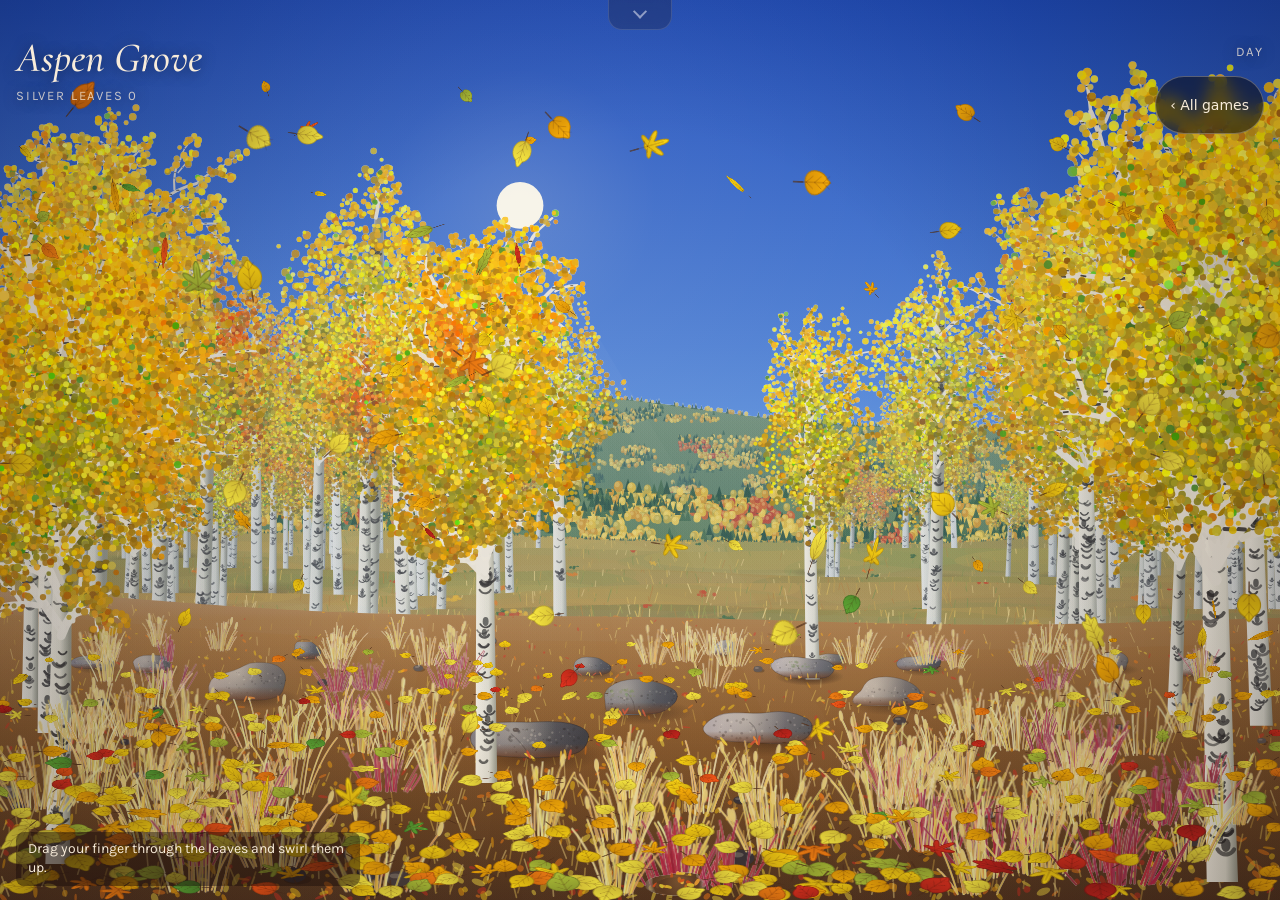
==== commit f7fee4a9: "Add files via upload" ====
--- a/aspen.html
+++ b/aspen.html
@@ -1027,11 +1027,11 @@
     } catch (e) { audioErr = (e && e.message) || String(e); if (!master) AC = null; }
   }
   /* ---------- recorded sound: the wind gust ---------- */
-  var GUSTCLIP = { url: 'audio/wind-gust.mp3', buf: null, norm: 1, vol: 0.5, loading: false };
-  var CRICKETCLIP = { url: 'audio/crickets.mp3', buf: null, norm: 1, vol: 0.24, loading: false, rms: true };
-  var BEDCLIP = { url: 'audio/day-birds-leaves.wav', buf: null, norm: 1, vol: 0.18, loading: false, rms: true }, bedG = null, bedSrc = null, bedZero = 0;
+  var GUSTCLIP = { url: 'aspen-gust.mp3', buf: null, norm: 1, vol: 0.5, loading: false };
+  var CRICKETCLIP = { url: 'aspen-crickets.mp3', buf: null, norm: 1, vol: 0.24, loading: false, rms: true };
+  var BEDCLIP = { url: 'aspen-birds.wav', buf: null, norm: 1, vol: 0.18, loading: false, rms: true }, bedG = null, bedSrc = null, bedZero = 0;
   var ckLevel = null, ckV = [], ckNextSpawn = 0, ckNextLull = 0, ckLullEnd = 0, owlDuckUntil = 0;
-  var OWL_ANSWER = 0.4, OWLCLIP = { url: 'audio/owl-hooting.mp3', buf: null, norm: 1, vol: 0.7, loading: false };
+  var OWL_ANSWER = 0.4, OWLCLIP = { url: 'aspen-owl.mp3', buf: null, norm: 1, vol: 0.7, loading: false };
   function loadClips() { loadClip(GUSTCLIP); loadClip(OWLCLIP); loadClip(CRICKETCLIP); loadClip(BEDCLIP); }
   function loadClip(c) { // each sound file is fetched and decoded once, after the first tap (the audio engine only exists then)
     if (!AC || c.buf || c.loading) return; c.loading = true;
